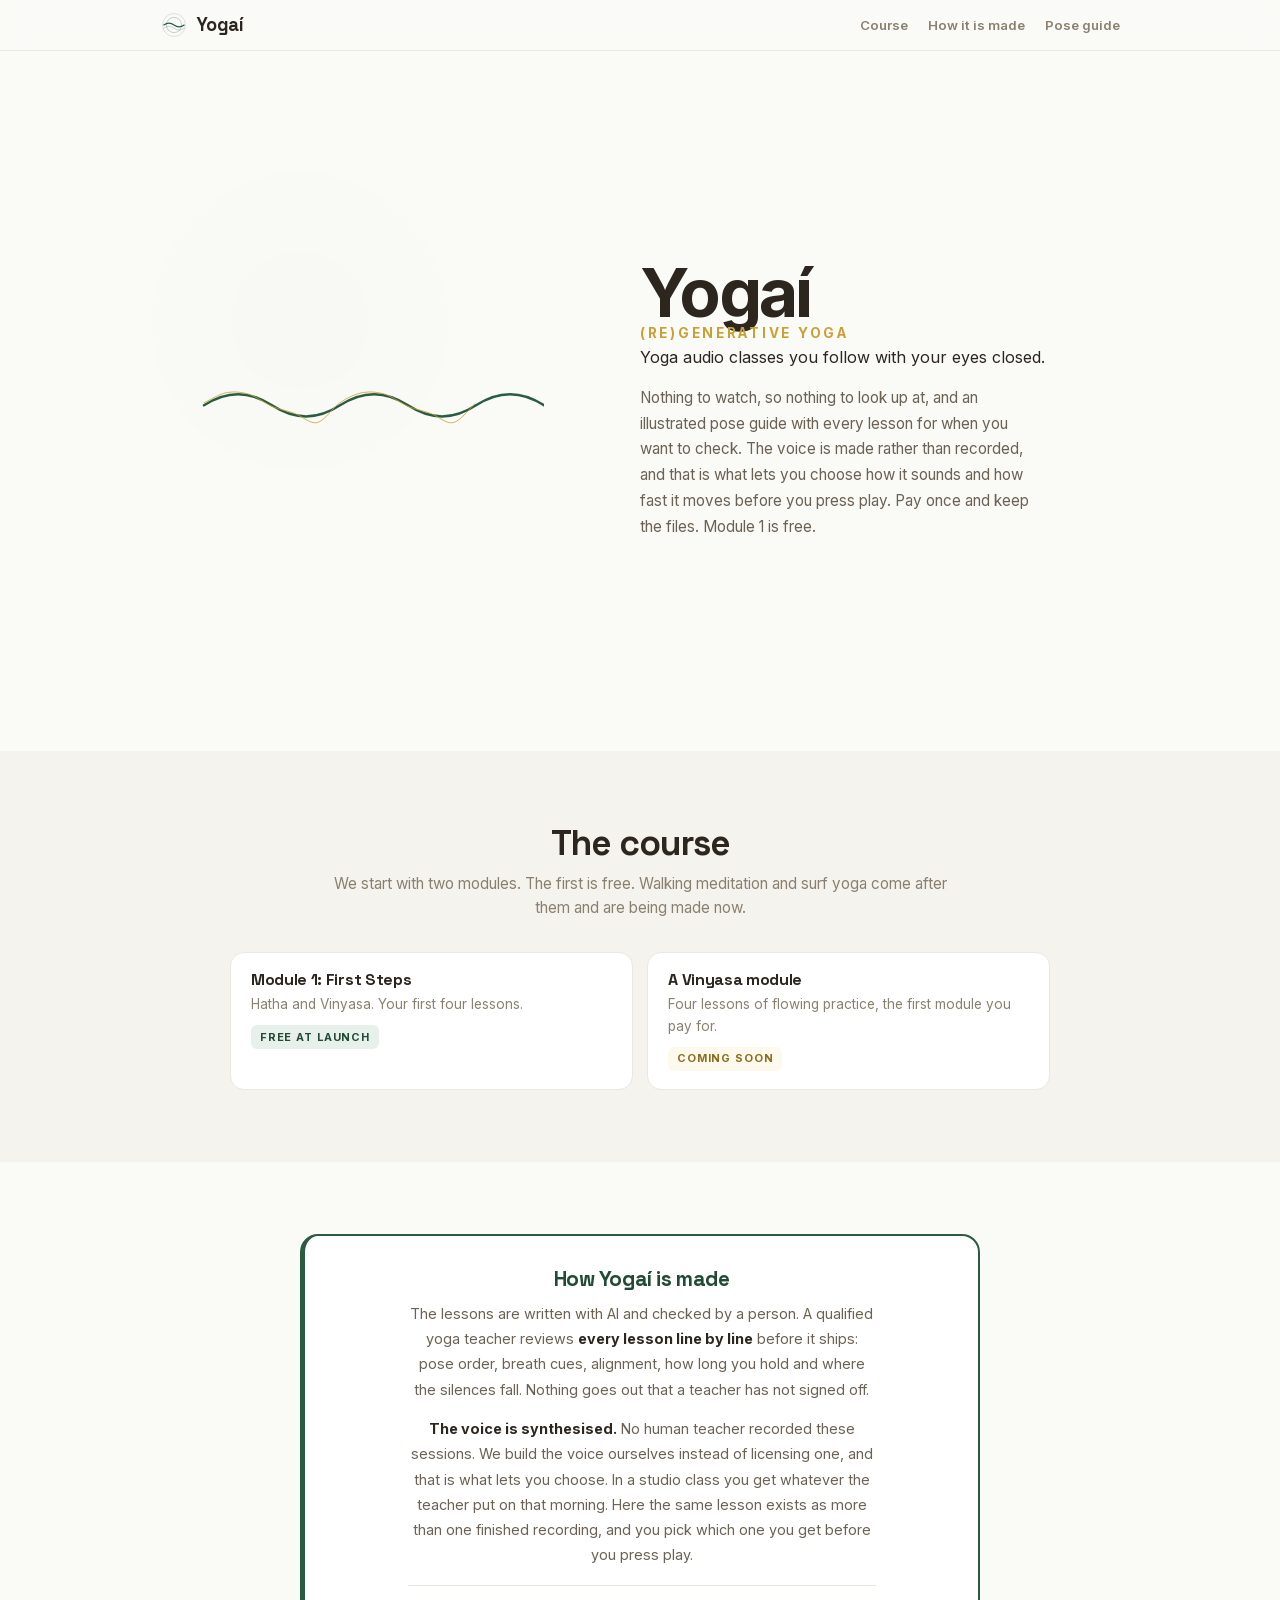
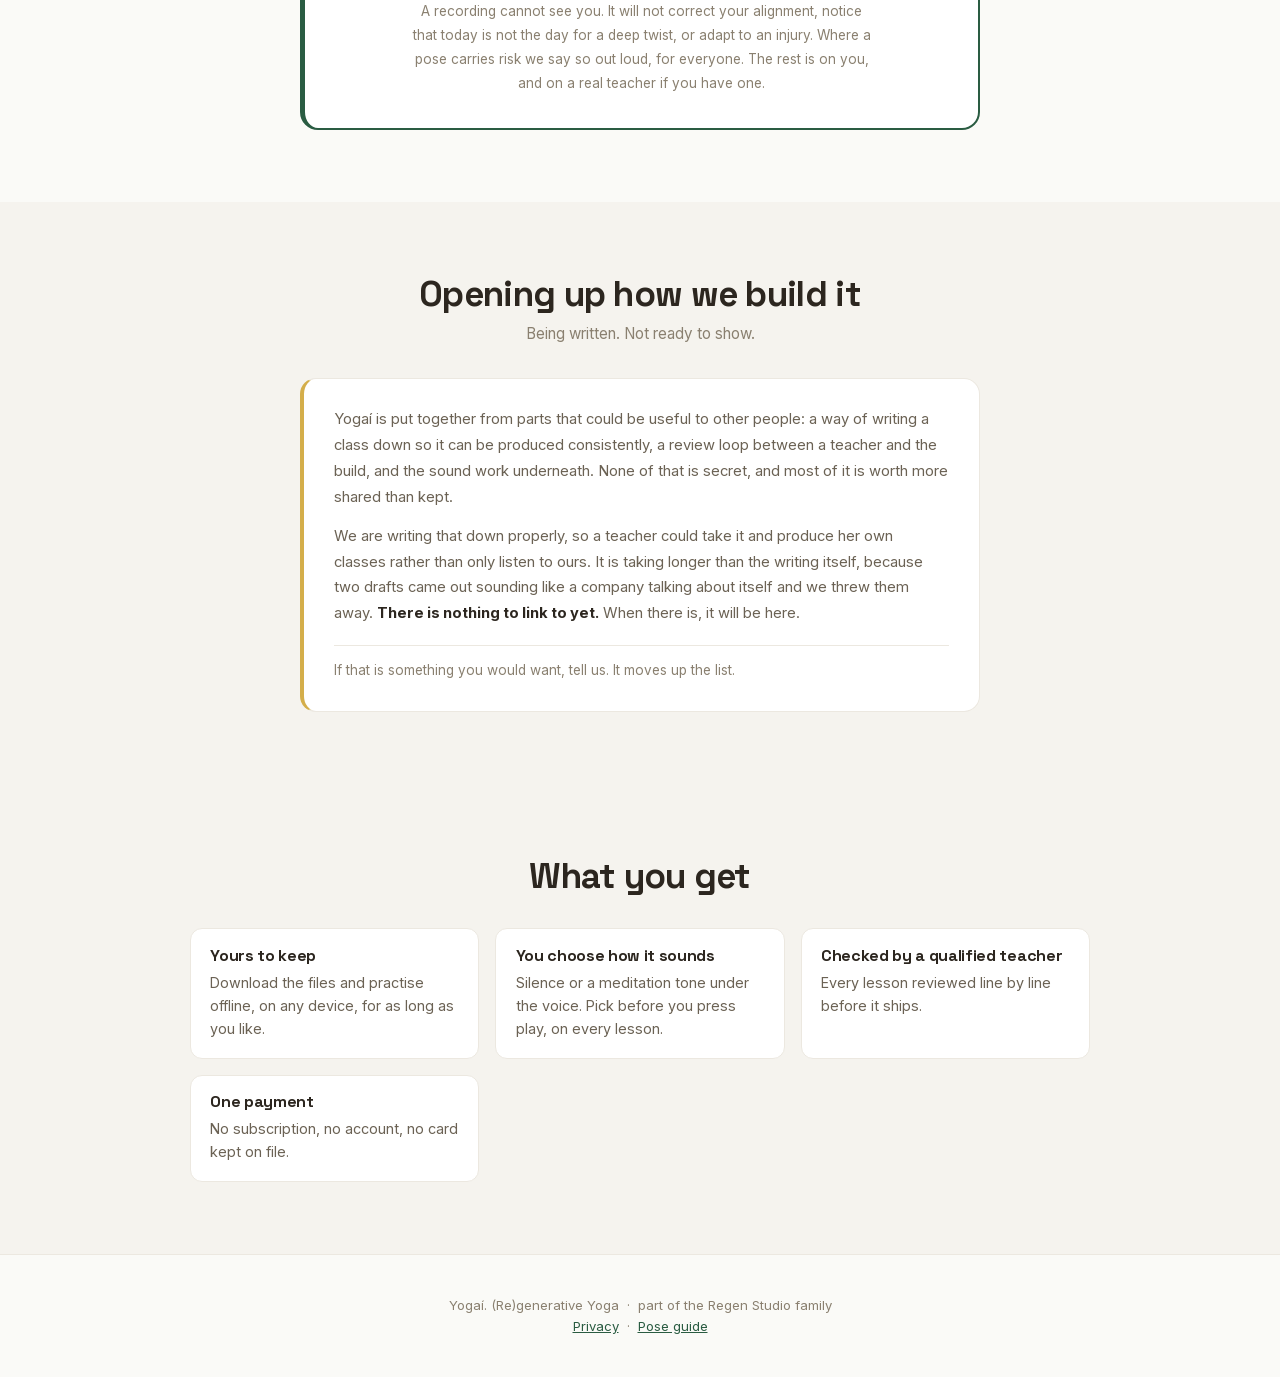
==== index.html @ 18ec5649 "Coming-soon page for yogai.world Built by build_site_previews.py --deploy in the private source repo" ====
<!DOCTYPE html>
<html lang="en" dir="ltr">
<head>
<meta charset="utf-8">
<meta name="viewport" content="width=device-width, initial-scale=1">
<title>Yogaí: Coming Soon</title>
<link rel="stylesheet" href="assets/fonts/fonts.css">
<style>
    :root {
      --forest-50: #e8f0eb; --forest-100: #c4dece; --forest-200: #8dbb9e;
      --forest-300: #6b9e80; --forest-400: #4a7d5e; --forest-500: #2a5c42;
      --forest-600: #224b37; --forest-700: #1a3d2c; --forest-800: #163328;
      --forest-900: #0c1a14;
      --gold-50: #fef9ed; --gold-100: #fcefc8; --gold-200: #f0d98a;
      --gold-300: #e8c86a; --gold-400: #d4ae4a; --gold-500: #c9a035;
      --gold-600: #a8852c; --gold-700: #8a6d1e;
      --stone-50: #fafaf7; --stone-100: #f5f3ee; --stone-200: #ece8e0;
      --stone-300: #ddd7cc; --stone-400: #b5ad9e; --stone-500: #8a8070;
      --stone-600: #6b6254; --stone-700: #4a4238; --stone-800: #2c261f;
    }

    *, *::before, *::after { box-sizing: border-box; margin: 0; padding: 0; }
    html { scroll-behavior: smooth; }
    body {
      font-family: 'Inter', system-ui, sans-serif;
      background: var(--stone-50);
      color: var(--stone-800);
      line-height: 1.6;
      -webkit-font-smoothing: antialiased;
    }
    h1,h2,h3,h4,h5 { font-family: 'Space Grotesk', sans-serif; letter-spacing: -.02em; line-height: 1.15; }

    /* Nav */
    .comp-nav {
      position: sticky; top: 0; z-index: 90;
      background: color-mix(in srgb, var(--stone-50) 88%, transparent);
      backdrop-filter: blur(12px); -webkit-backdrop-filter: blur(12px);
      border-bottom: 1px solid var(--stone-200); padding: .65rem 1.5rem;
    }
    .comp-nav__inner { max-width: 960px; margin: 0 auto; display: flex; align-items: center; justify-content: space-between; }
    .comp-nav .logo { font-family: 'Space Grotesk',sans-serif; font-size: 1.15rem; font-weight: 700; color: var(--stone-800); text-decoration: none; letter-spacing: -.01em; display: flex; align-items: center; gap: .5rem; }
    .comp-nav .nav-links { display: flex; gap: 1.25rem; list-style: none; }
    .comp-nav .nav-links a { font-size: .82rem; font-weight: 600; color: var(--stone-500); text-decoration: none; }
    .comp-nav .nav-links a:hover { color: var(--forest-500); }

    /* Hero */
    .comp-hero {
      position: relative; overflow: hidden; text-align: center;
      padding: clamp(5rem,12vw,9rem) 1.5rem clamp(3.5rem,7vw,6rem);
      background: var(--stone-50);
    }
    .comp-hero .hero-art { position: absolute; inset: 0; pointer-events: none; }
    .comp-hero .hero-content { position: relative; z-index: 1; max-width: 700px; margin: 0 auto; }
    .comp-hero .eyebrow { font-family: 'Space Grotesk',sans-serif; font-size: .7rem; font-weight: 700; text-transform: uppercase; letter-spacing: .14em; color: var(--forest-400); margin-bottom: .75rem; }
    .comp-hero h1 { font-size: clamp(2.2rem,5vw,3.5rem); font-weight: 700; color: var(--stone-800); margin-bottom: .75rem; }
    .comp-hero h1 span { color: var(--forest-500); }
    .comp-hero .tagline { font-size: 1.05rem; color: var(--stone-500); max-width: 46ch; margin: 0 auto 2rem; line-height: 1.7; }
    .comp-hero .ctas { display: flex; gap: 1rem; justify-content: center; flex-wrap: wrap; margin-bottom: 1.5rem; }
    .comp-hero .trust { font-size: .78rem; color: var(--stone-400); }

    /* Buttons */
    .btn {
      display: inline-flex; align-items: center; gap: .5rem;
      padding: .8rem 1.75rem; font-family: 'Space Grotesk',sans-serif;
      font-weight: 700; font-size: .95rem; border-radius: 12px;
      text-decoration: none; border: 2px solid transparent;
      cursor: pointer; transition: all .25s cubic-bezier(.4,0,.2,1);
    }
    .btn svg { width: 16px; height: 16px; flex-shrink: 0; }
    .btn--primary { background: linear-gradient(180deg,var(--forest-400),var(--forest-500)); color: #fff; border-color: var(--forest-500); box-shadow: 0 2px 8px rgba(42,92,66,.2); }
    .btn--primary:hover { transform: translateY(-1px); box-shadow: 0 0 24px rgba(42,92,66,.3); color: #fff; }
    .btn--secondary { background: transparent; color: var(--forest-500); border-color: var(--forest-500); }
    .btn--secondary:hover { background: rgba(42,92,66,.06); transform: translateY(-1px); }
    .btn--accent { background: linear-gradient(180deg,var(--gold-400),var(--gold-500)); color: #fff; border-color: var(--gold-500); box-shadow: 0 2px 8px rgba(201,160,53,.2); }
    .btn--accent:hover { transform: translateY(-1px); box-shadow: 0 0 24px rgba(201,160,53,.3); color: #fff; }
    .btn--sm { padding: .5rem 1.1rem; font-size: .85rem; border-radius: 10px; }
    .btn--ghost { background: transparent; color: var(--stone-500); border-color: var(--stone-300); }
    .btn--ghost:hover { border-color: var(--forest-500); color: var(--forest-500); }

    /* Wave Divider */
    .wave-div { display: block; width: 100%; margin-top: -1px; }
    .wave-div--flip { transform: scaleY(-1); margin-top: 0; margin-bottom: -1px; }

    /* Section Header */
    .sh { text-align: center; margin-bottom: 2.5rem; }
    .sh h2 { font-size: clamp(1.75rem,3.5vw,2.5rem); font-weight: 700; color: var(--stone-800); margin-bottom: .4rem; }
    .sh p { color: var(--stone-500); font-size: 1.05rem; max-width: 50ch; margin: 0 auto; }
    .sh .orn { display: block; margin: .4rem auto 0; width: 72px; }

    /* Stats Bar */
    .stats-bar {
      max-width: 700px; margin: -2rem auto 0; position: relative; z-index: 2;
      display: flex; justify-content: center; gap: 0;
      background: #fff; border: 1px solid var(--stone-200);
      border-radius: 14px; box-shadow: 0 4px 16px rgba(42,36,20,.06);
      overflow: hidden;
    }
    .stat {
      flex: 1; text-align: center; padding: 1.25rem .75rem;
      position: relative;
    }
    .stat + .stat::before {
      content: ""; position: absolute; left: 0; top: 20%; bottom: 20%;
      width: 1px; background: var(--stone-200);
    }
    .stat-val { font-family: 'Space Grotesk',sans-serif; font-weight: 700; font-size: 1.4rem; color: var(--forest-500); line-height: 1; }
    .stat-lbl { font-size: .72rem; font-weight: 600; color: var(--stone-400); margin-top: .15rem; }
    .stat::after {
      content: ""; position: absolute; top: 50%; left: 50%;
      width: 50px; height: 50px; transform: translate(-50%,-55%);
      border-radius: 50%; border: 1.5px solid var(--forest-100);
      pointer-events: none;
    }

    /* Lessons Section */
    .comp-lessons {
      position: relative; padding: clamp(3rem,6vw,5rem) 1.5rem;
      background: var(--stone-100);
    }
    .comp-lessons::before {
      content: ""; position: absolute; inset: 0;
      background-image: url("data:image/svg+xml,%3Csvg xmlns='http://www.w3.org/2000/svg' viewBox='0 0 200 200'%3E%3Ccircle cx='100' cy='100' r='80' fill='none' stroke='%232a5c42' stroke-width='.5' opacity='.5'/%3E%3Ccircle cx='100' cy='100' r='55' fill='none' stroke='%232a5c42' stroke-width='.5' opacity='.4'/%3E%3Ccircle cx='100' cy='100' r='30' fill='none' stroke='%232a5c42' stroke-width='.5' opacity='.3'/%3E%3Cpath d='M0,100 Q50,70 100,100 T200,100' fill='none' stroke='%232a5c42' stroke-width='.6' opacity='.4'/%3E%3Cpath d='M0,110 Q50,80 100,110 T200,110' fill='none' stroke='%232a5c42' stroke-width='.4' opacity='.3'/%3E%3C/svg%3E");
      background-size: 200px 200px;
      opacity: .04;
      pointer-events: none;
    }
    .comp-lessons > * { position: relative; z-index: 1; }
    .lessons-wrap { max-width: 760px; margin: 0 auto; }

    /* Module Accordion */
    .mod { margin-bottom: 1.25rem; border-radius: 14px; overflow: hidden; }
    .mod summary {
      display: flex; align-items: center; gap: .75rem;
      padding: 1rem 1.5rem; cursor: pointer; list-style: none;
      font-family: 'Space Grotesk',sans-serif; font-weight: 700; font-size: 1.05rem;
      user-select: none; background: var(--stone-200); color: var(--stone-800);
      transition: background .2s;
    }
    .mod summary::-webkit-details-marker { display: none; }
    .mod summary::before {
      content: ""; display: inline-block; width: 8px; height: 8px;
      border-right: 2.5px solid var(--stone-500); border-bottom: 2.5px solid var(--stone-500);
      transform: rotate(-45deg); transition: transform .25s; flex-shrink: 0;
    }
    details[open] > summary::before { transform: rotate(45deg); }
    .mod summary:hover { background: var(--stone-300); }
    .mod-badge {
      font-family: 'Space Grotesk',sans-serif; font-size: .62rem; font-weight: 700;
      padding: .12rem .55rem; border-radius: 6px; letter-spacing: .05em;
    }
    .mod-badge--free { background: var(--forest-500); color: #fff; }
    .mod-badge--paid { background: var(--gold-500); color: #fff; }
    .mod-body { background: #fff; }

    /* Lesson Player Row */
    .lp {
      display: grid; grid-template-columns: auto 1fr auto auto;
      gap: .35rem .75rem; align-items: center;
      padding: .85rem 1.25rem; border-bottom: 1px solid var(--stone-100);
      transition: background .15s;
    }
    .lp:hover { background: var(--stone-50); }
    .lp .play-ring {
      width: 36px; height: 36px; border-radius: 50%;
      background: linear-gradient(180deg,var(--forest-400),var(--forest-500));
      color: #fff; display: flex; align-items: center; justify-content: center;
      cursor: pointer; position: relative; flex-shrink: 0;
      box-shadow: 0 2px 6px rgba(42,92,66,.15);
      transition: box-shadow .2s;
    }
    .lp .play-ring:hover { box-shadow: 0 0 16px rgba(42,92,66,.25); }
    .lp .play-ring svg { width: 12px; height: 12px; margin-left: 1px; }
    .lp .play-ring::before { content: ""; position: absolute; inset: -4px; border-radius: 50%; border: 1.5px solid var(--forest-300); opacity: .3; }
    .lp .play-ring::after { content: ""; position: absolute; inset: -9px; border-radius: 50%; border: 1px solid var(--forest-200); opacity: .15; }

    .lp .lp-info { display: flex; flex-wrap: wrap; align-items: center; gap: .3rem .6rem; min-width: 0; }
    .lp .num { font-family: 'Space Grotesk',sans-serif; font-weight: 700; font-size: .82rem; color: var(--forest-400); }
    .lp .stag { font-size: .65rem; font-weight: 700; padding: .1rem .45rem; border-radius: 5px; }
    .stag--ha { background: rgba(42,92,66,.08); color: var(--forest-500); }
    .stag--vi { background: rgba(37,99,235,.07); color: #2563eb; }
    .lp .ttl { font-weight: 600; font-size: .92rem; color: var(--stone-800); }
    .lp .dur { font-size: .75rem; color: var(--stone-400); }

    /* Waveform bars */
    .lp .wave-bars {
      grid-column: 2/3; display: flex; align-items: center; gap: 1.5px; height: 28px; padding: 3px 0;
    }
    .lp .wave-bars span { flex: 1; border-radius: 1.5px; min-width: 1.5px; background: var(--stone-200); transition: background .1s; }
    .lp .wave-bars span.played { background: var(--forest-400); }

    .lp .dl-link {
      font-size: .72rem; font-weight: 600; color: var(--stone-400);
      text-decoration: none; display: flex; align-items: center; gap: .25rem;
      padding: .3rem .6rem; border-radius: 6px; transition: all .2s;
    }
    .lp .dl-link:hover { color: var(--forest-500); background: rgba(42,92,66,.05); }
    .lp .dl-link svg { width: 12px; height: 12px; }
    .lp .lp-time { font-family: 'Space Grotesk',sans-serif; font-size: .7rem; font-weight: 600; color: var(--stone-400); white-space: nowrap; }

    .mod-actions {
      display: flex; gap: .75rem; justify-content: center; flex-wrap: wrap;
      padding: 1.25rem 1.5rem; border-top: 1px solid var(--stone-100);
      background: linear-gradient(180deg,#fff,var(--stone-50));
    }

    /* Lesson list (paid) */
    .ll { display: flex; flex-wrap: wrap; align-items: center; gap: .2rem .5rem; padding: .65rem 1.25rem; font-size: .85rem; border-bottom: 1px solid var(--stone-100); }
    .ll .num { font-weight: 700; color: var(--stone-400); min-width: 3ch; font-size: .8rem; }
    .ll .ttl { font-weight: 600; color: var(--stone-800); flex: 1 1 180px; }
    .ll .voice { font-size: .72rem; color: var(--stone-400); }
    .ll .dur { font-size: .72rem; color: var(--stone-400); }

    .mod-preview { display: flex; align-items: center; gap: .75rem; flex-wrap: wrap; padding: .85rem 1.25rem; border-top: 1px solid var(--stone-100); background: var(--stone-50); }
    .mod-preview .plabel { font-size: .78rem; font-weight: 600; color: var(--stone-500); }
    .mod-preview .audio-ph { flex: 1 1 160px; height: 28px; background: var(--stone-200); border-radius: 6px; }

    /* Module Journey */
    .journey { padding: 1rem 0; display: flex; align-items: center; justify-content: space-between; position: relative; max-width: 640px; margin: 0 auto; }
    .journey::before { content: ""; position: absolute; top: 50%; left: 28px; right: 28px; height: 2px; background: var(--stone-200); transform: translateY(-50%); }
    .jnode { position: relative; z-index: 1; display: flex; flex-direction: column; align-items: center; gap: .35rem; }
    .jnode .ring {
      width: 44px; height: 44px; border-radius: 50%;
      display: flex; align-items: center; justify-content: center;
      font-family: 'Space Grotesk',sans-serif; font-weight: 700; font-size: .82rem;
      position: relative;
    }
    .jnode .ring::before { content: ""; position: absolute; inset: -5px; border-radius: 50%; border: 1.5px solid; opacity: .2; }
    .jnode .ring::after { content: ""; position: absolute; inset: -11px; border-radius: 50%; border: 1px solid; opacity: .08; }
    .jnode .jlbl { font-size: .6rem; font-weight: 600; white-space: nowrap; }
    .jnode--on .ring { background: var(--forest-500); color: #fff; }
    .jnode--on .ring::before,.jnode--on .ring::after { border-color: var(--forest-500); }
    .jnode--on .jlbl { color: var(--forest-600); }
    .jnode--off .ring { background: var(--stone-200); color: var(--stone-400); }
    .jnode--off .ring::before,.jnode--off .ring::after { border-color: var(--stone-300); }
    .jnode--off .jlbl { color: var(--stone-400); }
    .jnode--gold .ring { background: var(--gold-500); color: #fff; }
    .jnode--gold .ring::before,.jnode--gold .ring::after { border-color: var(--gold-500); }
    .jnode--gold .jlbl { color: var(--gold-600); }

    /* Pricing */
    .comp-pricing { padding: clamp(3rem,6vw,5rem) 1.5rem; background: #fff; }
    .price-grid { display: grid; grid-template-columns: 1fr 1.15fr; gap: 1.5rem; max-width: 760px; margin: 0 auto; }
    @media(max-width:600px) { .price-grid { grid-template-columns: 1fr; } }

    .pcard {
      background: var(--stone-50); border: 1px solid var(--stone-200);
      border-radius: 18px; padding: 2rem; display: flex; flex-direction: column;
      transition: transform .25s, box-shadow .25s;
    }
    .pcard:hover { transform: translateY(-2px); }
    .pcard .tier { font-family: 'Space Grotesk',sans-serif; font-size: .68rem; font-weight: 700; text-transform: uppercase; letter-spacing: .1em; color: var(--forest-400); margin-bottom: .15rem; }
    .pcard .pname { font-family: 'Space Grotesk',sans-serif; font-size: 1.25rem; font-weight: 700; color: var(--stone-800); margin-bottom: .75rem; }
    .pcard .pprice { font-family: 'Space Grotesk',sans-serif; font-size: 2.5rem; font-weight: 700; color: var(--stone-800); line-height: 1; margin-bottom: 1.25rem; }
    .pcard .pprice small { font-size: .75rem; font-weight: 400; color: var(--stone-400); font-family: 'Inter',sans-serif; }
    .pcard ul { list-style: none; flex: 1; margin-bottom: 1.5rem; }
    .pcard li { font-size: .85rem; color: var(--stone-600); line-height: 2; }
    .pcard li::before { content: "\2713  "; font-weight: 800; color: var(--forest-400); }
    .pcard .btn { width: 100%; justify-content: center; }

    .pcard--f {
      border: 2px solid var(--gold-400);
      background: linear-gradient(180deg, var(--gold-50) 0%, #fff 40%);
      box-shadow: 0 8px 28px rgba(201,160,53,.1);
      position: relative;
    }
    .pcard--f::before {
      content: "BEST VALUE"; position: absolute; top: 0; left: 50%; transform: translate(-50%,-50%);
      background: linear-gradient(135deg,var(--gold-400),var(--gold-500)); color: #fff;
      font-family: 'Space Grotesk',sans-serif; font-size: .58rem; font-weight: 700;
      padding: .2rem .9rem; border-radius: 999px; letter-spacing: .1em;
    }
    .pcard--f .tier { color: var(--gold-600); }
    .pcard--f li::before { color: var(--gold-500); }
    .pcard--f .savings {
      display: inline-block; background: rgba(201,160,53,.12); color: var(--gold-700);
      font-size: .75rem; font-weight: 700; padding: .25rem .65rem; border-radius: 6px;
      margin-bottom: 1rem;
    }

    /* Audience */
    .comp-audience { padding: clamp(3rem,6vw,5rem) 1.5rem; background: var(--stone-50); }
    .aud-grid { display: grid; grid-template-columns: repeat(auto-fit,minmax(260px,1fr)); gap: 1.25rem; max-width: 860px; margin: 0 auto; }
    .acard {
      background: #fff; border: 1px solid var(--stone-200); border-left: 4px solid var(--forest-400);
      border-radius: 14px; padding: 1.5rem 1.25rem;
      transition: box-shadow .25s, transform .25s;
    }
    .acard:hover { box-shadow: 0 6px 20px rgba(42,92,66,.06); transform: translateY(-2px); }
    .acard .icon { font-size: 1.5rem; margin-bottom: .4rem; }
    .acard p { font-size: .88rem; color: var(--stone-600); line-height: 1.7; }
    .acard strong { color: var(--stone-800); }

    /* AI Statement */
    .ai-stmt {
      max-width: 680px; margin: 0 auto; background: #fff;
      border: 2px solid var(--forest-500); border-left: 5px solid var(--forest-500);
      border-radius: 18px; padding: 2.25rem 2rem; text-align: center;
      position: relative; overflow: hidden;
    }
    .ai-stmt::before {
      content: ""; position: absolute; top: 50%; left: 50%;
      transform: translate(-50%,-50%); width: 350px; height: 350px;
      background:
        radial-gradient(circle, transparent 55px, var(--forest-50) 56px, var(--forest-50) 57px, transparent 58px),
        radial-gradient(circle, transparent 75px, var(--forest-50) 76px, var(--forest-50) 77px, transparent 78px),
        radial-gradient(circle, transparent 95px, var(--forest-50) 96px, var(--forest-50) 97px, transparent 98px),
        radial-gradient(circle, transparent 115px, var(--forest-50) 116px, var(--forest-50) 117px, transparent 118px);
      opacity: .5; pointer-events: none;
    }
    .ai-stmt > * { position: relative; z-index: 1; }
    .ai-stmt h3 { font-size: 1.4rem; font-weight: 700; color: var(--forest-600); margin-bottom: .6rem; }
    .ai-stmt p { color: var(--stone-600); font-size: .92rem; line-height: 1.75; max-width: 50ch; margin: 0 auto; }
    .ai-stmt strong { color: var(--stone-800); }

    /* FAQ */
    .faq-list { max-width: 700px; margin: 0 auto; padding: 0 1.5rem clamp(3rem,6vw,5rem); }
    .faq-i { border-bottom: 1px solid var(--stone-200); }
    .faq-i:first-child { border-top: 1px solid var(--stone-200); }
    .faq-i summary { display: flex; align-items: center; justify-content: space-between; gap: 1rem; padding: 1.15rem .25rem; cursor: pointer; font-weight: 600; font-size: .92rem; color: var(--stone-800); list-style: none; transition: color .2s; }
    .faq-i summary:hover { color: var(--forest-500); }
    .faq-i summary::-webkit-details-marker { display: none; }
    .faq-i summary::after { content: "+"; font-size: 1.2rem; font-weight: 300; color: var(--stone-400); flex-shrink: 0; }
    .faq-i[open] summary::after { content: "\2212"; }
    .faq-ans { padding: 0 .25rem 1.15rem; color: var(--stone-600); font-size: .88rem; line-height: 1.75; }

    /* Footer */
    .comp-footer { padding: 2rem 1.5rem; border-top: 1px solid var(--stone-200); text-align: center; background: var(--stone-50); }
    .comp-footer .brand { font-family: 'Space Grotesk',sans-serif; font-size: 1rem; font-weight: 700; color: var(--stone-800); margin-bottom: .4rem; display: flex; align-items: center; justify-content: center; gap: .4rem; }
    .comp-footer .flinks { display: flex; gap: 1rem; justify-content: center; flex-wrap: wrap; margin-bottom: .6rem; list-style: none; }
    .comp-footer .flinks a { font-size: .78rem; color: var(--stone-500); text-decoration: none; }
    .comp-footer .flinks a:hover { color: var(--forest-500); }
    .comp-footer .legal { font-size: .7rem; color: var(--stone-400); }

    @media(max-width:600px) {
      .comp-hero h1 { font-size: 2rem; }
      .comp-hero .ctas { flex-direction: column; align-items: center; }
      .comp-hero .ctas .btn { width: 100%; max-width: 320px; justify-content: center; }
      .stats-bar { flex-wrap: wrap; }
      .stat { min-width: 80px; }
      .lp { grid-template-columns: auto 1fr; }
      .lp .wave-bars { grid-column: 1/-1; }
      .lp .dl-link { grid-column: 1/-1; justify-self: start; }
      .journey { flex-wrap: wrap; gap: .5rem; justify-content: center; }
      .comp-nav .nav-links { display: none; }
    }
  </style>
<style>/* === Animated Hero === */
.hero--animated {
  position: relative;
  overflow: hidden;
  min-block-size: min(80svh, 700px);
  display: grid;
  grid-template-columns: 1fr 1fr;
  align-items: center;
  gap: var(--space-8);
  padding: var(--space-16) var(--space-8);
  max-inline-size: 1200px;
  margin-inline: auto;
}

/* Subtle atmospheric blobs — z:0, toned down for white bg */
.hero__blob {
  position: absolute;
  border-radius: 50%;
  filter: blur(80px);
  opacity: .12;
  will-change: transform;
  animation: hero-drift ease-in-out infinite;
  pointer-events: none;
  z-index: 0;
}

.hero__blob--1 {
  width: 400px; height: 400px;
  background: radial-gradient(circle, rgba(42,92,66,.15), transparent 70%);
  top: 10%; left: 5%;
  animation-duration: 24s;
}

.hero__blob--2 {
  width: 300px; height: 300px;
  background: radial-gradient(circle, rgba(201,160,53,.08), transparent 70%);
  top: 35%; right: 8%;
  animation-duration: 30s;
  animation-delay: -10s;
}

.hero__blob--3 {
  width: 250px; height: 250px;
  background: radial-gradient(circle, rgba(106,158,128,.1), transparent 70%);
  bottom: 10%; left: 30%;
  animation-duration: 26s;
  animation-delay: -16s;
}

@keyframes hero-drift {
  0%, 100% { transform: translate(0, 0) scale(1); }
  33% { transform: translate(30px, -20px) scale(1.05); }
  66% { transform: translate(-20px, 15px) scale(.95); }
}

/* Animation container — left column */
.hero__anim {
  position: relative;
  width: 100%;
  aspect-ratio: 1;
  max-inline-size: 500px;
  margin-inline: auto;
}

/* 5 breathing rings — the logo mark */
.hero__rings {
  position: absolute;
  inset: 0;
  display: flex;
  align-items: center;
  justify-content: center;
  pointer-events: none;
}

.hero__ring {
  position: absolute;
  width: 408px;
  height: 408px;
  border-radius: 50%;
  border: 2.5px solid #2a5c42;
  will-change: transform, opacity;
  transform: scale(0.12);
  opacity: 0;
  animation: hero-ripple 15s ease-out infinite;
}

.hero__ring:nth-child(2) { animation-delay: 3s; }
.hero__ring:nth-child(3) { animation-delay: 6s; }
.hero__ring:nth-child(4) { animation-delay: 9s; }
.hero__ring:nth-child(5) { animation-delay: 12s; }

@keyframes hero-ripple {
  0%   { transform: scale(0.12); opacity: 0.65; }
  60%  { opacity: 0.3; }
  100% { transform: scale(1); opacity: 0; }
}

/* Wave — proportional, centered in animation container */
.hero__wave {
  position: absolute;
  left: 50%;
  top: 50%;
  transform: translate(-50%, -50%);
  width: 408px;
  pointer-events: none;
  z-index: 1;
}

/* Text column — right side */
.hero__text {
  position: relative;
  z-index: 1;
}

.hero__title {
  font-family: 'Space Grotesk', var(--font-display);
  font-size: clamp(2.5rem, 4vw + 1rem, 4.5rem);
  font-weight: 700;
  color: var(--color-text);
  letter-spacing: -0.04em;
  line-height: .9;
  /* Was --space-3. With line-height .9 on type up to 4.5rem, 0.75rem put the
     tagline almost against the word, while the gap below the tagline was 2rem —
     tight, then loose. Julie, 9 September: "de tekst (RE)GENERATIVE YOGA staat
     te dicht op de titel Yogaí". Evened out against the subtitle rule below. */
  margin-block-end: var(--space-5);
}

.hero--animated .hero__subtitle {
  font-family: 'Space Grotesk', var(--font-display);
  font-size: clamp(0.65rem, 0.6vw + 0.4rem, 0.85rem);
  font-weight: 700;
  color: #c9a035;
  letter-spacing: 0.2em;
  text-transform: uppercase;
  margin-block-end: var(--space-6);
}

.hero--animated .hero__tagline {
  font-size: var(--text-lg);
  color: var(--color-text-secondary);
  max-inline-size: 50ch;
  margin-block-end: var(--space-8);
}

.hero--animated .hero__trust {
  color: var(--color-text-muted);
}

@media (prefers-reduced-motion: reduce) {
  .hero__blob { animation: none !important; opacity: .08; }
  .hero__ring {
    animation: none !important;
  }
  .hero__ring:nth-child(1) { transform: scale(0.15) !important; opacity: 0.5 !important; }
  .hero__ring:nth-child(2) { transform: scale(0.24) !important; opacity: 0.4 !important; }
  .hero__ring:nth-child(3) { transform: scale(0.38) !important; opacity: 0.25 !important; }
  .hero__ring:nth-child(4) { transform: scale(0.62) !important; opacity: 0.15 !important; }
  .hero__ring:nth-child(5) { transform: scale(1) !important; opacity: 0.08 !important; }
}

@media (max-width: 767px) {
  .hero--animated {
    grid-template-columns: 1fr;
    text-align: center;
    min-block-size: auto;
    padding-block: var(--space-12);
  }
  .hero__anim {
    max-inline-size: 320px;
    order: -1;
  }
  .hero__wave {
    width: 272px;
  }
  .hero__text {
    text-align: center;
  }
  .hero__ctas {
    justify-content: center;
  }
}
</style>

<style>
  /* Review banner — these are not deployed pages. */
  .rv { background: var(--forest-700); color: var(--forest-50);
        padding: .7rem 1.5rem; font-size: .82rem; text-align: center; }
  .rv strong { color: #fff; }
  .rv span { opacity: .75; }

  /* Coming-soon hero badge */
  .cs-badge { display:inline-block; background: var(--gold-100);
    color: var(--gold-700); border:1px solid var(--gold-300);
    border-radius:999px; padding:.3rem .9rem; font-size:.72rem;
    font-weight:700; letter-spacing:.1em; text-transform:uppercase;
    margin-bottom:1rem; }

  /* Module list on the coming-soon page */
  .mod-grid { max-width:820px; margin:0 auto; display:grid;
    grid-template-columns:repeat(auto-fit,minmax(240px,1fr)); gap:.9rem; }
  .mod-card { background:#fff; border:1px solid var(--stone-200);
    border-radius:14px; padding:1.1rem 1.25rem; }
  .mod-card h3 { font-size:1rem; color:var(--stone-800); margin-bottom:.3rem; }
  .mod-card p { font-size:.85rem; color:var(--stone-500); }
  .mod-card .tag { display:inline-block; margin-top:.6rem; font-size:.68rem;
    font-weight:700; letter-spacing:.08em; text-transform:uppercase;
    padding:.2rem .55rem; border-radius:6px; }
  .tag--free { background:var(--forest-50); color:var(--forest-600); }
  .tag--soon { background:var(--gold-50); color:var(--gold-700); }
  .tag--design { background:var(--stone-100); color:var(--stone-500); }
  .hero__lede { color:var(--stone-600); font-size:.95rem; line-height:1.7;
    max-width:44ch; margin-top:.9rem; }
  .hero__cta { margin-top:1.4rem; }

  /* Personalisation panel — the piece with no prior art */
  .pers { max-width:820px; margin:0 auto; background:#fff;
    border:2px solid var(--forest-500); border-radius:18px;
    padding:2rem 1.75rem; }
  .pers h3 { font-size:1.35rem; color:var(--forest-600); margin-bottom:.4rem; }
  .pers > p { color:var(--stone-600); font-size:.92rem; max-width:56ch;
    margin-bottom:1.5rem; }
  .pers-row { margin-bottom:1.4rem; }
  .pers-row h4 { font-family:'Space Grotesk',sans-serif; font-size:.72rem;
    font-weight:700; letter-spacing:.12em; text-transform:uppercase;
    color:var(--stone-500); margin-bottom:.6rem; }
  .opts { display:flex; gap:.6rem; flex-wrap:wrap; }
  .opt { border:1.5px solid var(--stone-300); background:var(--stone-50);
    border-radius:12px; padding:.7rem 1rem; cursor:pointer; font:inherit;
    font-size:.88rem; color:var(--stone-700); text-align:left; min-width:150px; }
  .opt small { display:block; font-size:.74rem; color:var(--stone-500);
    margin-top:.15rem; }
  .opt:hover { border-color:var(--forest-300); }
  .opt[aria-pressed="true"] { border-color:var(--forest-500);
    background:var(--forest-50); color:var(--forest-700); }
  .opt[aria-pressed="true"] small { color:var(--forest-600); }
  .pers-note { font-size:.82rem; color:var(--stone-500); border-top:1px solid
    var(--stone-200); padding-top:.9rem; margin-top:.4rem; }

  .sec { padding: clamp(2.5rem,6vw,4.5rem) 1.5rem; }
  .sec--alt { background: var(--stone-100); }
  .sh2 { text-align:center; max-width:640px; margin:0 auto 2rem; }
  .sh2 h2 { font-size:clamp(1.6rem,3.5vw,2.2rem); color:var(--stone-800);
    margin-bottom:.5rem; }
  .sh2 p { color:var(--stone-500); font-size:.95rem; }

  .lesson-row { display:flex; align-items:center; gap:1rem; background:#fff;
    border:1px solid var(--stone-200); border-radius:12px;
    padding:.85rem 1.1rem; margin-bottom:.6rem; }
  .lesson-row .n { font-family:'Space Grotesk',sans-serif; font-weight:700;
    color:var(--forest-400); font-size:.9rem; min-width:1.8rem; }
  .lesson-row .t { flex:1; font-size:.95rem; color:var(--stone-800); }
  .lesson-row .t small { display:block; color:var(--stone-500);
    font-size:.78rem; }
  .lesson-row .d { font-size:.82rem; color:var(--stone-500); }
  .lesson-row .play { width:34px; height:34px; border-radius:50%;
    border:1.5px solid var(--forest-400); color:var(--forest-500);
    background:#fff; display:grid; place-items:center; cursor:pointer; }

  .ai-note { max-width:680px; margin:0 auto; background:#fff;
    border:2px solid var(--forest-500); border-left:5px solid var(--forest-500);
    border-radius:18px; padding:2rem; text-align:center; }
  .ai-note h3 { font-size:1.3rem; color:var(--forest-600); margin-bottom:.6rem; }
  .ai-note p { color:var(--stone-600); font-size:.9rem; line-height:1.75;
    max-width:52ch; margin:0 auto; }
  .ai-note strong { color:var(--stone-800); }
  .ai-note p + p { margin-top:.9rem; }
  .ai-note__cant { font-size:.85rem !important; color:var(--stone-500) !important;
    border-top:1px solid var(--stone-200); padding-top:.9rem; margin-top:1.1rem !important; }
  .openbuild { max-width:680px; margin:0 auto; background:#fff;
    border:1px solid var(--stone-200); border-left:4px solid var(--gold-400);
    border-radius:16px; padding:1.75rem 1.9rem; }
  .openbuild p { color:var(--stone-600); font-size:.92rem; line-height:1.75; }
  .openbuild p + p { margin-top:.85rem; }
  .openbuild strong { color:var(--stone-800); }
  .openbuild__note { font-size:.85rem !important; color:var(--stone-500) !important;
    border-top:1px solid var(--stone-200); padding-top:.85rem; margin-top:1.1rem !important; }

  .ben-grid { display:grid; gap:1rem; max-width:900px; margin:0 auto;
    grid-template-columns:repeat(auto-fit,minmax(220px,1fr)); }
  .ben { background:#fff; border:1px solid var(--stone-200); border-radius:12px;
    padding:1.1rem 1.2rem; }
  .ben h4 { margin:0 0 .35rem; font-size:1rem; }
  .ben p { margin:0; font-size:.9rem; line-height:1.6; color:var(--stone-600); }
  .ftr { padding:2.5rem 1.5rem; text-align:center; color:var(--stone-500);
    font-size:.82rem; border-top:1px solid var(--stone-200); }
  .ftr a { color:var(--forest-500); }
</style>

<style>/* === Style Badges === */
.style-badge {
  display: inline-flex;
  align-items: center;
  padding: var(--space-1) var(--space-3);
  border-radius: var(--radius-full);
  font-size: var(--text-xs);
  font-weight: 600;
  white-space: nowrap;
  background: color-mix(in srgb, var(--badge-color) 15%, transparent);
  color: var(--badge-color);
  border: 1px solid color-mix(in srgb, var(--badge-color) 30%, transparent);
}

[data-theme="dark"] .style-badge {
  background: color-mix(in srgb, var(--badge-color) 20%, transparent);
  color: color-mix(in srgb, var(--badge-color) 100%, var(--white) 30%);
}

.style-badge--hatha { --badge-color: var(--style-hatha); }
.style-badge--vinyasa { --badge-color: var(--style-vinyasa); }
.style-badge--yin { --badge-color: var(--style-yin); }
.style-badge--restorative { --badge-color: var(--style-restorative); }
.style-badge--power { --badge-color: var(--style-power); }
.style-badge--kundalini { --badge-color: var(--style-kundalini); }
.style-badge--iyengar { --badge-color: var(--style-iyengar); }
.style-badge--ashtanga { --badge-color: var(--style-ashtanga); }

/* === Audio Players === */
.audio-section {
  padding-block: var(--section-pad);
  background: var(--color-bg-secondary);
}

.lesson-players {
  display: grid;
  gap: var(--space-4);
  margin-block-end: var(--space-8);
}

.lesson-player {
  display: grid;
  grid-template-columns: 1fr auto;
  grid-template-rows: auto auto;
  gap: var(--space-2) var(--space-4);
  align-items: center;
  background: var(--color-bg-elevated);
  border: 1px solid var(--color-border);
  border-radius: var(--radius-lg);
  padding: var(--space-4) var(--space-5);
  transition: box-shadow var(--transition);
}

.lesson-player:hover {
  box-shadow: var(--shadow-sm);
}

.lesson-player__info {
  display: flex;
  flex-wrap: wrap;
  align-items: center;
  gap: var(--space-2) var(--space-3);
  grid-column: 1 / -1;
}

@media (min-width: 640px) {
  .lesson-player__info {
    grid-column: 1 / 2;
  }
}

.lesson-player__number {
  font-weight: 700;
  font-size: var(--text-sm);
  color: var(--color-text-muted);
  min-inline-size: 2.5ch;
}

.lesson-player__title {
  font-weight: 600;
  font-size: var(--text-base);
  color: var(--color-text);
}

.lesson-player__duration {
  font-size: var(--text-sm);
  color: var(--color-text-muted);
}

.lesson-player__download {
  grid-column: 2 / 3;
  grid-row: 2 / 3;
  justify-self: end;
}

@media (min-width: 640px) {
  .lesson-player__download {
    grid-column: 2 / 3;
    grid-row: 1 / 3;
    align-self: center;
  }
}

.lesson-player__audio {
  grid-column: 1 / 2;
  grid-row: 2 / 3;
}

.lesson-player__audio audio {
  inline-size: 100%;
  block-size: 40px;
  border-radius: var(--radius-md);
}

/* Style native audio controls in dark mode */
[data-theme="dark"] .lesson-player__audio audio {
  filter: invert(1) hue-rotate(180deg);
  opacity: 0.85;
}

.audio-section__actions {
  display: flex;
  flex-wrap: wrap;
  gap: var(--space-4);
  justify-content: center;
}</style>
<style>
  /* An affordance that is deliberately inert, so the page never implies a
     recording or a download exists when it does not. */
  .is-off { opacity:.45; cursor:not-allowed; pointer-events:none; }
  .opt[disabled] { opacity:.45; cursor:not-allowed; }
  .mod-preview-audio { inline-size:100%; block-size:34px; margin:.6rem 0 .2rem; }
  .lesson-player__duration .dur { font-variant-numeric:tabular-nums; }
  .pers { margin-block-end:1.6rem; }
</style>
</head>
<body>

<nav class="comp-nav">
  <div class="comp-nav__inner">
    <a href="#" class="logo">
      <svg width="28" height="28" viewBox="0 0 44 44" fill="none"><circle cx="22" cy="22" r="18" stroke="#2a5c42" stroke-width="1.2" opacity=".2"/><circle cx="22" cy="22" r="12" stroke="#2a5c42" stroke-width="1.2" opacity=".35"/><path d="M6,22 Q14,16 22,22 T38,22" stroke="#2a5c42" stroke-width="1.8" fill="none" stroke-linecap="round"/><path d="M6,27 Q14,21 22,27 T38,27" stroke="#2a5c42" stroke-width="1" fill="none" stroke-linecap="round" opacity=".35"/></svg>
      Yogaí
    </a>
    <ul class="nav-links"><li><a href="#c-course">Course</a></li><li><a href="#c-made">How it is made</a></li><li><a href="exercise-registry.html">Pose guide</a></li></ul>
  </div>
</nav>

<section class="hero hero--animated" aria-labelledby="hero-heading">
      <div class="hero__blob hero__blob--1" aria-hidden="true"></div>
      <div class="hero__blob hero__blob--2" aria-hidden="true"></div>
      <div class="hero__blob hero__blob--3" aria-hidden="true"></div>

      <!-- Left: breathing logo animation -->
      <div class="hero__anim" aria-hidden="true">
        <div class="hero__rings">
          <div class="hero__ring"></div>
          <div class="hero__ring"></div>
          <div class="hero__ring"></div>
          <div class="hero__ring"></div>
          <div class="hero__ring"></div>
        </div>
        <svg class="hero__wave" width="272" height="100" viewBox="0 -21 272 100" fill="none">
          <path id="hero-wave1" stroke="#2a5c42" stroke-width="2.5" stroke-linecap="round" fill="none"
                pathLength="1" stroke-dasharray="1" stroke-dashoffset="1"/>
          <path id="hero-wave2" stroke="#c9a035" stroke-width="0.8" stroke-linecap="round" fill="none" opacity="0"
                pathLength="1" stroke-dasharray="1" stroke-dashoffset="1"/>
        </svg>
      </div>

      <!-- Right: text content -->
      <div class="hero__text">
        <h1 id="hero-heading" class="hero__title">Yogaí</h1>
        <p class="hero__subtitle">(RE)GENERATIVE YOGA</p>
        <p class="hero__tagline">Yoga audio classes you follow with your eyes closed.</p><p class="hero__lede">Nothing to watch, so nothing to look up at, and an illustrated pose guide with every lesson for when you want to check. The voice is made rather than recorded, and that is what lets you choose how it sounds and how fast it moves before you press play. Pay once and keep the files. Module 1 is free.</p></div>
    </section>

<section class="sec sec--alt" id="c-course">
  <div class="sh2"><h2>The course</h2>
    <p>We start with two modules. The first is free. Walking meditation and
    surf yoga come after them and are being made now.</p></div>
  <div class="mod-grid"><div class="mod-card"><h3>Module 1: First Steps</h3><p>Hatha and Vinyasa. Your first four lessons.</p><span class="tag tag--free">Free at launch</span></div>
<div class="mod-card"><h3>A Vinyasa module</h3><p>Four lessons of flowing practice, the first module you pay for.</p><span class="tag tag--soon">Coming soon</span></div></div>
</section>

<section class="sec" id="c-made">
  <div class="ai-note">
    <h3>How Yogaí is made</h3>
    <p>The lessons are written with AI and checked by a person. A qualified yoga
    teacher reviews <strong>every lesson line by line</strong> before it ships:
    pose order, breath cues, alignment, how long you hold and where the silences
    fall. Nothing goes out that a teacher has not signed off.</p>
    <p><strong>The voice is synthesised.</strong> No human teacher recorded these
    sessions. We build the voice ourselves instead of licensing one, and that is
    what lets you choose. In a studio class you get whatever the teacher put on
    that morning. Here the same lesson exists as more than one finished
    recording, and you pick which one you get before you press play.</p>
    <p class="ai-note__cant">A recording cannot see you. It will not correct your
    alignment, notice that today is not the day for a deep twist, or adapt to an
    injury. Where a pose carries risk we say so out loud, for everyone. The rest
    is on you, and on a real teacher if you have one.</p>
  </div>
</section>


<section class="sec sec--alt">
  <div class="sh2"><h2>Opening up how we build it</h2>
    <p>Being written. Not ready to show.</p></div>
  <div class="openbuild">
    <p>Yogaí is put together from parts that could be useful to other people:
    a way of writing a class down so it can be produced consistently, a review
    loop between a teacher and the build, and the sound work underneath. None
    of that is secret, and most of it is worth more shared than kept.</p>
    <p>We are writing that down properly, so a teacher could take it and produce
    her own classes rather than only listen to ours. It is taking longer than
    the writing itself, because two drafts came out sounding like a company
    talking about itself and we threw them away. <strong>There is nothing to
    link to yet.</strong> When there is, it will be here.</p>
    <p class="openbuild__note">If that is something you would want, tell us. It
    moves up the list.</p>
  </div>
</section>


<section class="sec sec--alt">
  <div class="sh2"><h2>What you get</h2></div>
  <div class="ben-grid"><div class="ben"><h4>Yours to keep</h4><p>Download the files and practise offline, on any device, for as long as you like.</p></div>
<div class="ben"><h4>You choose how it sounds</h4><p>Silence or a meditation tone under the voice. Pick before you press play, on every lesson.</p></div>
<div class="ben"><h4>Checked by a qualified teacher</h4><p>Every lesson reviewed line by line before it ships.</p></div>
<div class="ben"><h4>One payment</h4><p>No subscription, no account, no card kept on file.</p></div></div>
</section>


<!-- Hero wave animation -->
  <script>
  (function() {
    'use strict';

    var w1 = document.getElementById('hero-wave1');
    var w2 = document.getElementById('hero-wave2');
    if (!w1 || !w2) return;

    var W = 272, CY = 29, LOGO_AMP = 17, SEGS = 12;

    function buildQPath(amp, cy, phase) {
      cy = cy || CY;
      phase = phase || 0;
      // The modulo used to live here. It wrapped the travel back to zero every
      // 136 px, which is the snap Julie reported on 9 September. The caller now
      // bounds `phase` to one sweep and reverses it, so wrapping here would
      // reintroduce a jump at the far end of the sweep.
      var segW = 68, offset = -phase;
      var d = 'M' + offset.toFixed(1) + ',' + cy.toFixed(1);
      for (var i = 0; i < 6; i++) {
        var isUp = i % 2 === 0;
        var cpX = offset + i * segW + segW / 2;
        var cpY = isUp ? cy - amp : cy + amp;
        var endX = offset + (i + 1) * segW;
        d += ' Q' + cpX.toFixed(1) + ',' + cpY.toFixed(1) + ' ' + endX.toFixed(1) + ',' + cy.toFixed(1);
      }
      return d;
    }

    function buildCubicPath(fn) {
      var segW = W / SEGS, pts = [];
      for (var i = 0; i <= SEGS; i++) {
        var x = i * segW;
        pts.push({ x: x, y: fn(x) });
      }
      var d = 'M' + pts[0].x.toFixed(1) + ',' + pts[0].y.toFixed(1);
      for (var i = 0; i < SEGS; i++) {
        var p0 = pts[i], p1 = pts[i + 1];
        var sS = i > 0 ? (pts[i+1].y - pts[i-1].y) / (pts[i+1].x - pts[i-1].x) : (p1.y - p0.y) / (p1.x - p0.x);
        var sE = i < SEGS - 1 ? (pts[i+2].y - pts[i].y) / (pts[i+2].x - pts[i].x) : (p1.y - p0.y) / (p1.x - p0.x);
        var t = 0.33, dx = p1.x - p0.x;
        d += ' C' + (p0.x+dx*t).toFixed(1) + ',' + (p0.y+sS*dx*t).toFixed(1) + ' ' + (p1.x-dx*t).toFixed(1) + ',' + (p1.y-sE*dx*t).toFixed(1) + ' ' + p1.x.toFixed(1) + ',' + p1.y.toFixed(1);
      }
      return d;
    }

    var LOGO_PATH = buildQPath(LOGO_AMP);

    // Reduced motion: static wave, no animation
    if (window.matchMedia('(prefers-reduced-motion: reduce)').matches) {
      w1.setAttribute('d', LOGO_PATH);
      w1.style.strokeDashoffset = '0';
      w2.style.opacity = '0';
      return;
    }

    var DRAW_DUR = 2000, DELAY1 = 800, DELAY2 = 1000;
    var CYCLE_DUR = 16; // seconds per full chaos→balance→chaos cycle

    function lerp(a, b, t) { return a + (b - a) * t; }
    function easeOut3(t) { return 1 - Math.pow(1 - t, 3); }

    var startTime = null;

    function frame(now) {
      if (!startTime) startTime = now;
      var t = now - startTime, tSec = t / 1000;

      // Draw-on reveal
      var dp1 = Math.max(0, Math.min(1, easeOut3((t - DELAY1) / DRAW_DUR)));
      w1.style.strokeDashoffset = (1 - dp1).toString();
      var dp2 = Math.max(0, Math.min(1, easeOut3((t - DELAY2) / DRAW_DUR)));
      w2.style.strokeDashoffset = (1 - dp2).toString();
      if (t >= DELAY2 && parseFloat(w2.style.opacity || '0') < 1) w2.style.opacity = '1';

      // Perpetual convergence cycle (cosine oscillation after draw-on)
      var cycleT = Math.max(0, tSec - 3);
      var conv = 0.5 - 0.5 * Math.cos(cycleT * 2 * Math.PI / CYCLE_DUR);

      // No horizontal travel. The waves hold their position.
      //
      // This has now been wrong twice. Originally a linear ramp wrapped by a
      // modulo, which snapped back every 9.07 s. Reading her written note of
      // 9 September I replaced it with a cosine sweep that ran the wave out and
      // back. In the call of 10 September both of them said the travel itself
      // is the problem, not its shape:
      //
      //   Yvo 20:48  "ze mogen niet een soort van horizontaal bewegen over het
      //               scherm"
      //   Partner 21:02  "ik zou het ook mooier vinden als het allebei gewoon
      //               van links naar rechts de hele tijd hetzelfde blijft"
      //
      // Holding both at phase 0 also settles the other half of Yvo's note, that
      // the two waves appeared to change length. They did not: wave 1 slid while
      // wave 2's phase shifted on a different mechanism, so they drifted out of
      // step. Both span exactly two periods across the viewBox, and standing
      // still they stay that way and sink into one another on the convergence
      // cycle above, which is what he asked for.
      var phase = 0;
      var travelPhase = 0;

      // Shared oscillation
      var centerY = CY + 3 * Math.sin(tSec * 0.6) + 1.5 * Math.sin(tSec * 0.4);

      // Wave 1: Q-path + travel
      var w1Amp = LOGO_AMP + 4 * Math.sin(tSec * 0.5) + 2 * Math.sin(tSec * 0.3);
      w1.setAttribute('d', buildQPath(w1Amp, centerY, phase));

      // Wave 2: Fourier harmonics — perpetual chaos↔balance
      var chaos = 1 - conv;
      var w2Amp = lerp(w1Amp / 2 + 3, w1Amp / 2, conv);
      w2.setAttribute('d', buildCubicPath(function(x) {
        var base = x / W * Math.PI * 4 + travelPhase;
        var fundamental = -Math.sin(base);
        var h2 = chaos * 0.35 * Math.sin(base * 2.0 + tSec * 1.3);
        var h3 = chaos * 0.2 * Math.sin(base * 3.0 + tSec * 2.1);
        var h4 = chaos * 0.12 * Math.sin(base * 4.0 + tSec * 3.4);
        return centerY + w2Amp * (fundamental + h2 + h3 + h4);
      }));

      requestAnimationFrame(frame);
    }

    w1.setAttribute('d', LOGO_PATH);
    w2.setAttribute('d', LOGO_PATH);
    requestAnimationFrame(frame);
  })();
  </script>

<script>
// The chooser. Two axes, sound and pace, and every combination is a separate
// recording named on the audio element as a data attribute. Until 2026-09-10
// these were three buttons with no JavaScript behind them and no audio on the
// page to drive; Julie reviewed a mockup.
(function () {
  var players = document.querySelectorAll('audio.lesson-audio');
  var buttons = document.querySelectorAll('.opt[data-sound], .opt[data-speed]');
  if (!players.length || !buttons.length) return;

  var STORE = 'yogai-lesson-choice';
  var choice = {sound: 'voice', speed: 'standard'};
  try {
    var saved = JSON.parse(localStorage.getItem(STORE) || 'null');
    if (saved && saved.sound && saved.speed) choice = saved;
  } catch (e) {}

  function apply(remember) {
    buttons.forEach(function (b) {
      var axis = b.dataset.sound ? 'sound' : 'speed';
      b.setAttribute('aria-pressed', String(b.dataset[axis] === choice[axis]));
    });

    players.forEach(function (a) {
      var next = a.dataset['src' + cap(choice.sound) + cap(choice.speed)];
      var mins = a.dataset['mins' + cap(choice.speed)];
      var label = a.closest('.lesson-player');
      if (label && mins) {
        var slot = label.querySelector('.dur');
        if (slot) slot.textContent = mins;
      }
      if (!next || a.getAttribute('src') === next) return;
      // Changing src needs an explicit load(). Without it the element keeps the
      // buffer it already has and the chooser appears to do nothing.
      var at = a.currentTime, playing = !a.paused && !a.ended;
      a.setAttribute('src', next);
      a.load();
      if (at) {
        a.addEventListener('loadedmetadata', function once() {
          a.removeEventListener('loadedmetadata', once);
          // The slow recording is minutes longer, so the old position may not
          // exist in the new one. Clamp rather than throw.
          try { a.currentTime = Math.min(at, a.duration || at); } catch (e) {}
          if (playing) a.play();
        });
      } else if (playing) {
        a.play();
      }
    });

    if (remember) {
      try { localStorage.setItem(STORE, JSON.stringify(choice)); } catch (e) {}
    }
  }

  function cap(s) { return s.charAt(0).toUpperCase() + s.slice(1); }

  buttons.forEach(function (b) {
    b.addEventListener('click', function () {
      choice[b.dataset.sound ? 'sound' : 'speed'] =
        b.dataset.sound || b.dataset.speed;
      apply(true);
    });
  });

  // One player at a time, module teasers included. Two lessons at once tells
  // you nothing about either.
  var all = document.querySelectorAll('audio');
  all.forEach(function (a) {
    a.addEventListener('play', function () {
      all.forEach(function (o) { if (o !== a) o.pause(); });
    });
  });

  apply(false);
})();
</script>

<footer class="ftr">
  Yogaí. (Re)generative Yoga &nbsp;·&nbsp; part of the Regen Studio family<br>
  <a href="privacy.html">Privacy</a> &nbsp;·&nbsp;
  <a href="exercise-registry.html">Pose guide</a>
</footer>
</body>
</html>
---- assets/fonts/fonts.css ----
/* Self-hosted Google Fonts — generated by selfhost-fonts.py */

/* from https://fonts.googleapis.com/css2?family=Space+Grotesk:wght@400;500;600;700&family=Inter:wght@400;500;600;700;800&display=swap */
/* cyrillic-ext */
@font-face {
  font-family: 'Inter';
  font-style: normal;
  font-weight: 400;
  font-display: swap;
  src: url('./UcC73FwrK3iLTeHuS_nVMrMxCp50SjIa2JL7W0Q5n-wU.woff2') format('woff2');
  unicode-range: U+0460-052F, U+1C80-1C8A, U+20B4, U+2DE0-2DFF, U+A640-A69F, U+FE2E-FE2F;
}
/* cyrillic */
@font-face {
  font-family: 'Inter';
  font-style: normal;
  font-weight: 400;
  font-display: swap;
  src: url('./UcC73FwrK3iLTeHuS_nVMrMxCp50SjIa0ZL7W0Q5n-wU.woff2') format('woff2');
  unicode-range: U+0301, U+0400-045F, U+0490-0491, U+04B0-04B1, U+2116;
}
/* greek-ext */
@font-face {
  font-family: 'Inter';
  font-style: normal;
  font-weight: 400;
  font-display: swap;
  src: url('./UcC73FwrK3iLTeHuS_nVMrMxCp50SjIa2ZL7W0Q5n-wU.woff2') format('woff2');
  unicode-range: U+1F00-1FFF;
}
/* greek */
@font-face {
  font-family: 'Inter';
  font-style: normal;
  font-weight: 400;
  font-display: swap;
  src: url('./UcC73FwrK3iLTeHuS_nVMrMxCp50SjIa1pL7W0Q5n-wU.woff2') format('woff2');
  unicode-range: U+0370-0377, U+037A-037F, U+0384-038A, U+038C, U+038E-03A1, U+03A3-03FF;
}
/* vietnamese */
@font-face {
  font-family: 'Inter';
  font-style: normal;
  font-weight: 400;
  font-display: swap;
  src: url('./UcC73FwrK3iLTeHuS_nVMrMxCp50SjIa2pL7W0Q5n-wU.woff2') format('woff2');
  unicode-range: U+0102-0103, U+0110-0111, U+0128-0129, U+0168-0169, U+01A0-01A1, U+01AF-01B0, U+0300-0301, U+0303-0304, U+0308-0309, U+0323, U+0329, U+1EA0-1EF9, U+20AB;
}
/* latin-ext */
@font-face {
  font-family: 'Inter';
  font-style: normal;
  font-weight: 400;
  font-display: swap;
  src: url('./UcC73FwrK3iLTeHuS_nVMrMxCp50SjIa25L7W0Q5n-wU.woff2') format('woff2');
  unicode-range: U+0100-02BA, U+02BD-02C5, U+02C7-02CC, U+02CE-02D7, U+02DD-02FF, U+0304, U+0308, U+0329, U+1D00-1DBF, U+1E00-1E9F, U+1EF2-1EFF, U+2020, U+20A0-20AB, U+20AD-20C0, U+2113, U+2C60-2C7F, U+A720-A7FF;
}
/* latin */
@font-face {
  font-family: 'Inter';
  font-style: normal;
  font-weight: 400;
  font-display: swap;
  src: url('./UcC73FwrK3iLTeHuS_nVMrMxCp50SjIa1ZL7W0Q5nw.woff2') format('woff2');
  unicode-range: U+0000-00FF, U+0131, U+0152-0153, U+02BB-02BC, U+02C6, U+02DA, U+02DC, U+0304, U+0308, U+0329, U+2000-206F, U+20AC, U+2122, U+2191, U+2193, U+2212, U+2215, U+FEFF, U+FFFD;
}
/* cyrillic-ext */
@font-face {
  font-family: 'Inter';
  font-style: normal;
  font-weight: 500;
  font-display: swap;
  src: url('./UcC73FwrK3iLTeHuS_nVMrMxCp50SjIa2JL7W0Q5n-wU.woff2') format('woff2');
  unicode-range: U+0460-052F, U+1C80-1C8A, U+20B4, U+2DE0-2DFF, U+A640-A69F, U+FE2E-FE2F;
}
/* cyrillic */
@font-face {
  font-family: 'Inter';
  font-style: normal;
  font-weight: 500;
  font-display: swap;
  src: url('./UcC73FwrK3iLTeHuS_nVMrMxCp50SjIa0ZL7W0Q5n-wU.woff2') format('woff2');
  unicode-range: U+0301, U+0400-045F, U+0490-0491, U+04B0-04B1, U+2116;
}
/* greek-ext */
@font-face {
  font-family: 'Inter';
  font-style: normal;
  font-weight: 500;
  font-display: swap;
  src: url('./UcC73FwrK3iLTeHuS_nVMrMxCp50SjIa2ZL7W0Q5n-wU.woff2') format('woff2');
  unicode-range: U+1F00-1FFF;
}
/* greek */
@font-face {
  font-family: 'Inter';
  font-style: normal;
  font-weight: 500;
  font-display: swap;
  src: url('./UcC73FwrK3iLTeHuS_nVMrMxCp50SjIa1pL7W0Q5n-wU.woff2') format('woff2');
  unicode-range: U+0370-0377, U+037A-037F, U+0384-038A, U+038C, U+038E-03A1, U+03A3-03FF;
}
/* vietnamese */
@font-face {
  font-family: 'Inter';
  font-style: normal;
  font-weight: 500;
  font-display: swap;
  src: url('./UcC73FwrK3iLTeHuS_nVMrMxCp50SjIa2pL7W0Q5n-wU.woff2') format('woff2');
  unicode-range: U+0102-0103, U+0110-0111, U+0128-0129, U+0168-0169, U+01A0-01A1, U+01AF-01B0, U+0300-0301, U+0303-0304, U+0308-0309, U+0323, U+0329, U+1EA0-1EF9, U+20AB;
}
/* latin-ext */
@font-face {
  font-family: 'Inter';
  font-style: normal;
  font-weight: 500;
  font-display: swap;
  src: url('./UcC73FwrK3iLTeHuS_nVMrMxCp50SjIa25L7W0Q5n-wU.woff2') format('woff2');
  unicode-range: U+0100-02BA, U+02BD-02C5, U+02C7-02CC, U+02CE-02D7, U+02DD-02FF, U+0304, U+0308, U+0329, U+1D00-1DBF, U+1E00-1E9F, U+1EF2-1EFF, U+2020, U+20A0-20AB, U+20AD-20C0, U+2113, U+2C60-2C7F, U+A720-A7FF;
}
/* latin */
@font-face {
  font-family: 'Inter';
  font-style: normal;
  font-weight: 500;
  font-display: swap;
  src: url('./UcC73FwrK3iLTeHuS_nVMrMxCp50SjIa1ZL7W0Q5nw.woff2') format('woff2');
  unicode-range: U+0000-00FF, U+0131, U+0152-0153, U+02BB-02BC, U+02C6, U+02DA, U+02DC, U+0304, U+0308, U+0329, U+2000-206F, U+20AC, U+2122, U+2191, U+2193, U+2212, U+2215, U+FEFF, U+FFFD;
}
/* cyrillic-ext */
@font-face {
  font-family: 'Inter';
  font-style: normal;
  font-weight: 600;
  font-display: swap;
  src: url('./UcC73FwrK3iLTeHuS_nVMrMxCp50SjIa2JL7W0Q5n-wU.woff2') format('woff2');
  unicode-range: U+0460-052F, U+1C80-1C8A, U+20B4, U+2DE0-2DFF, U+A640-A69F, U+FE2E-FE2F;
}
/* cyrillic */
@font-face {
  font-family: 'Inter';
  font-style: normal;
  font-weight: 600;
  font-display: swap;
  src: url('./UcC73FwrK3iLTeHuS_nVMrMxCp50SjIa0ZL7W0Q5n-wU.woff2') format('woff2');
  unicode-range: U+0301, U+0400-045F, U+0490-0491, U+04B0-04B1, U+2116;
}
/* greek-ext */
@font-face {
  font-family: 'Inter';
  font-style: normal;
  font-weight: 600;
  font-display: swap;
  src: url('./UcC73FwrK3iLTeHuS_nVMrMxCp50SjIa2ZL7W0Q5n-wU.woff2') format('woff2');
  unicode-range: U+1F00-1FFF;
}
/* greek */
@font-face {
  font-family: 'Inter';
  font-style: normal;
  font-weight: 600;
  font-display: swap;
  src: url('./UcC73FwrK3iLTeHuS_nVMrMxCp50SjIa1pL7W0Q5n-wU.woff2') format('woff2');
  unicode-range: U+0370-0377, U+037A-037F, U+0384-038A, U+038C, U+038E-03A1, U+03A3-03FF;
}
/* vietnamese */
@font-face {
  font-family: 'Inter';
  font-style: normal;
  font-weight: 600;
  font-display: swap;
  src: url('./UcC73FwrK3iLTeHuS_nVMrMxCp50SjIa2pL7W0Q5n-wU.woff2') format('woff2');
  unicode-range: U+0102-0103, U+0110-0111, U+0128-0129, U+0168-0169, U+01A0-01A1, U+01AF-01B0, U+0300-0301, U+0303-0304, U+0308-0309, U+0323, U+0329, U+1EA0-1EF9, U+20AB;
}
/* latin-ext */
@font-face {
  font-family: 'Inter';
  font-style: normal;
  font-weight: 600;
  font-display: swap;
  src: url('./UcC73FwrK3iLTeHuS_nVMrMxCp50SjIa25L7W0Q5n-wU.woff2') format('woff2');
  unicode-range: U+0100-02BA, U+02BD-02C5, U+02C7-02CC, U+02CE-02D7, U+02DD-02FF, U+0304, U+0308, U+0329, U+1D00-1DBF, U+1E00-1E9F, U+1EF2-1EFF, U+2020, U+20A0-20AB, U+20AD-20C0, U+2113, U+2C60-2C7F, U+A720-A7FF;
}
/* latin */
@font-face {
  font-family: 'Inter';
  font-style: normal;
  font-weight: 600;
  font-display: swap;
  src: url('./UcC73FwrK3iLTeHuS_nVMrMxCp50SjIa1ZL7W0Q5nw.woff2') format('woff2');
  unicode-range: U+0000-00FF, U+0131, U+0152-0153, U+02BB-02BC, U+02C6, U+02DA, U+02DC, U+0304, U+0308, U+0329, U+2000-206F, U+20AC, U+2122, U+2191, U+2193, U+2212, U+2215, U+FEFF, U+FFFD;
}
/* cyrillic-ext */
@font-face {
  font-family: 'Inter';
  font-style: normal;
  font-weight: 700;
  font-display: swap;
  src: url('./UcC73FwrK3iLTeHuS_nVMrMxCp50SjIa2JL7W0Q5n-wU.woff2') format('woff2');
  unicode-range: U+0460-052F, U+1C80-1C8A, U+20B4, U+2DE0-2DFF, U+A640-A69F, U+FE2E-FE2F;
}
/* cyrillic */
@font-face {
  font-family: 'Inter';
  font-style: normal;
  font-weight: 700;
  font-display: swap;
  src: url('./UcC73FwrK3iLTeHuS_nVMrMxCp50SjIa0ZL7W0Q5n-wU.woff2') format('woff2');
  unicode-range: U+0301, U+0400-045F, U+0490-0491, U+04B0-04B1, U+2116;
}
/* greek-ext */
@font-face {
  font-family: 'Inter';
  font-style: normal;
  font-weight: 700;
  font-display: swap;
  src: url('./UcC73FwrK3iLTeHuS_nVMrMxCp50SjIa2ZL7W0Q5n-wU.woff2') format('woff2');
  unicode-range: U+1F00-1FFF;
}
/* greek */
@font-face {
  font-family: 'Inter';
  font-style: normal;
  font-weight: 700;
  font-display: swap;
  src: url('./UcC73FwrK3iLTeHuS_nVMrMxCp50SjIa1pL7W0Q5n-wU.woff2') format('woff2');
  unicode-range: U+0370-0377, U+037A-037F, U+0384-038A, U+038C, U+038E-03A1, U+03A3-03FF;
}
/* vietnamese */
@font-face {
  font-family: 'Inter';
  font-style: normal;
  font-weight: 700;
  font-display: swap;
  src: url('./UcC73FwrK3iLTeHuS_nVMrMxCp50SjIa2pL7W0Q5n-wU.woff2') format('woff2');
  unicode-range: U+0102-0103, U+0110-0111, U+0128-0129, U+0168-0169, U+01A0-01A1, U+01AF-01B0, U+0300-0301, U+0303-0304, U+0308-0309, U+0323, U+0329, U+1EA0-1EF9, U+20AB;
}
/* latin-ext */
@font-face {
  font-family: 'Inter';
  font-style: normal;
  font-weight: 700;
  font-display: swap;
  src: url('./UcC73FwrK3iLTeHuS_nVMrMxCp50SjIa25L7W0Q5n-wU.woff2') format('woff2');
  unicode-range: U+0100-02BA, U+02BD-02C5, U+02C7-02CC, U+02CE-02D7, U+02DD-02FF, U+0304, U+0308, U+0329, U+1D00-1DBF, U+1E00-1E9F, U+1EF2-1EFF, U+2020, U+20A0-20AB, U+20AD-20C0, U+2113, U+2C60-2C7F, U+A720-A7FF;
}
/* latin */
@font-face {
  font-family: 'Inter';
  font-style: normal;
  font-weight: 700;
  font-display: swap;
  src: url('./UcC73FwrK3iLTeHuS_nVMrMxCp50SjIa1ZL7W0Q5nw.woff2') format('woff2');
  unicode-range: U+0000-00FF, U+0131, U+0152-0153, U+02BB-02BC, U+02C6, U+02DA, U+02DC, U+0304, U+0308, U+0329, U+2000-206F, U+20AC, U+2122, U+2191, U+2193, U+2212, U+2215, U+FEFF, U+FFFD;
}
/* cyrillic-ext */
@font-face {
  font-family: 'Inter';
  font-style: normal;
  font-weight: 800;
  font-display: swap;
  src: url('./UcC73FwrK3iLTeHuS_nVMrMxCp50SjIa2JL7W0Q5n-wU.woff2') format('woff2');
  unicode-range: U+0460-052F, U+1C80-1C8A, U+20B4, U+2DE0-2DFF, U+A640-A69F, U+FE2E-FE2F;
}
/* cyrillic */
@font-face {
  font-family: 'Inter';
  font-style: normal;
  font-weight: 800;
  font-display: swap;
  src: url('./UcC73FwrK3iLTeHuS_nVMrMxCp50SjIa0ZL7W0Q5n-wU.woff2') format('woff2');
  unicode-range: U+0301, U+0400-045F, U+0490-0491, U+04B0-04B1, U+2116;
}
/* greek-ext */
@font-face {
  font-family: 'Inter';
  font-style: normal;
  font-weight: 800;
  font-display: swap;
  src: url('./UcC73FwrK3iLTeHuS_nVMrMxCp50SjIa2ZL7W0Q5n-wU.woff2') format('woff2');
  unicode-range: U+1F00-1FFF;
}
/* greek */
@font-face {
  font-family: 'Inter';
  font-style: normal;
  font-weight: 800;
  font-display: swap;
  src: url('./UcC73FwrK3iLTeHuS_nVMrMxCp50SjIa1pL7W0Q5n-wU.woff2') format('woff2');
  unicode-range: U+0370-0377, U+037A-037F, U+0384-038A, U+038C, U+038E-03A1, U+03A3-03FF;
}
/* vietnamese */
@font-face {
  font-family: 'Inter';
  font-style: normal;
  font-weight: 800;
  font-display: swap;
  src: url('./UcC73FwrK3iLTeHuS_nVMrMxCp50SjIa2pL7W0Q5n-wU.woff2') format('woff2');
  unicode-range: U+0102-0103, U+0110-0111, U+0128-0129, U+0168-0169, U+01A0-01A1, U+01AF-01B0, U+0300-0301, U+0303-0304, U+0308-0309, U+0323, U+0329, U+1EA0-1EF9, U+20AB;
}
/* latin-ext */
@font-face {
  font-family: 'Inter';
  font-style: normal;
  font-weight: 800;
  font-display: swap;
  src: url('./UcC73FwrK3iLTeHuS_nVMrMxCp50SjIa25L7W0Q5n-wU.woff2') format('woff2');
  unicode-range: U+0100-02BA, U+02BD-02C5, U+02C7-02CC, U+02CE-02D7, U+02DD-02FF, U+0304, U+0308, U+0329, U+1D00-1DBF, U+1E00-1E9F, U+1EF2-1EFF, U+2020, U+20A0-20AB, U+20AD-20C0, U+2113, U+2C60-2C7F, U+A720-A7FF;
}
/* latin */
@font-face {
  font-family: 'Inter';
  font-style: normal;
  font-weight: 800;
  font-display: swap;
  src: url('./UcC73FwrK3iLTeHuS_nVMrMxCp50SjIa1ZL7W0Q5nw.woff2') format('woff2');
  unicode-range: U+0000-00FF, U+0131, U+0152-0153, U+02BB-02BC, U+02C6, U+02DA, U+02DC, U+0304, U+0308, U+0329, U+2000-206F, U+20AC, U+2122, U+2191, U+2193, U+2212, U+2215, U+FEFF, U+FFFD;
}
/* vietnamese */
@font-face {
  font-family: 'Space Grotesk';
  font-style: normal;
  font-weight: 400;
  font-display: swap;
  src: url('./V8mDoQDjQSkFtoMM3T6r8E7mPb54C_k3HqUtEw.woff2') format('woff2');
  unicode-range: U+0102-0103, U+0110-0111, U+0128-0129, U+0168-0169, U+01A0-01A1, U+01AF-01B0, U+0300-0301, U+0303-0304, U+0308-0309, U+0323, U+0329, U+1EA0-1EF9, U+20AB;
}
/* latin-ext */
@font-face {
  font-family: 'Space Grotesk';
  font-style: normal;
  font-weight: 400;
  font-display: swap;
  src: url('./V8mDoQDjQSkFtoMM3T6r8E7mPb94C_k3HqUtEw.woff2') format('woff2');
  unicode-range: U+0100-02BA, U+02BD-02C5, U+02C7-02CC, U+02CE-02D7, U+02DD-02FF, U+0304, U+0308, U+0329, U+1D00-1DBF, U+1E00-1E9F, U+1EF2-1EFF, U+2020, U+20A0-20AB, U+20AD-20C0, U+2113, U+2C60-2C7F, U+A720-A7FF;
}
/* latin */
@font-face {
  font-family: 'Space Grotesk';
  font-style: normal;
  font-weight: 400;
  font-display: swap;
  src: url('./V8mDoQDjQSkFtoMM3T6r8E7mPbF4C_k3HqU.woff2') format('woff2');
  unicode-range: U+0000-00FF, U+0131, U+0152-0153, U+02BB-02BC, U+02C6, U+02DA, U+02DC, U+0304, U+0308, U+0329, U+2000-206F, U+20AC, U+2122, U+2191, U+2193, U+2212, U+2215, U+FEFF, U+FFFD;
}
/* vietnamese */
@font-face {
  font-family: 'Space Grotesk';
  font-style: normal;
  font-weight: 500;
  font-display: swap;
  src: url('./V8mDoQDjQSkFtoMM3T6r8E7mPb54C_k3HqUtEw.woff2') format('woff2');
  unicode-range: U+0102-0103, U+0110-0111, U+0128-0129, U+0168-0169, U+01A0-01A1, U+01AF-01B0, U+0300-0301, U+0303-0304, U+0308-0309, U+0323, U+0329, U+1EA0-1EF9, U+20AB;
}
/* latin-ext */
@font-face {
  font-family: 'Space Grotesk';
  font-style: normal;
  font-weight: 500;
  font-display: swap;
  src: url('./V8mDoQDjQSkFtoMM3T6r8E7mPb94C_k3HqUtEw.woff2') format('woff2');
  unicode-range: U+0100-02BA, U+02BD-02C5, U+02C7-02CC, U+02CE-02D7, U+02DD-02FF, U+0304, U+0308, U+0329, U+1D00-1DBF, U+1E00-1E9F, U+1EF2-1EFF, U+2020, U+20A0-20AB, U+20AD-20C0, U+2113, U+2C60-2C7F, U+A720-A7FF;
}
/* latin */
@font-face {
  font-family: 'Space Grotesk';
  font-style: normal;
  font-weight: 500;
  font-display: swap;
  src: url('./V8mDoQDjQSkFtoMM3T6r8E7mPbF4C_k3HqU.woff2') format('woff2');
  unicode-range: U+0000-00FF, U+0131, U+0152-0153, U+02BB-02BC, U+02C6, U+02DA, U+02DC, U+0304, U+0308, U+0329, U+2000-206F, U+20AC, U+2122, U+2191, U+2193, U+2212, U+2215, U+FEFF, U+FFFD;
}
/* vietnamese */
@font-face {
  font-family: 'Space Grotesk';
  font-style: normal;
  font-weight: 600;
  font-display: swap;
  src: url('./V8mDoQDjQSkFtoMM3T6r8E7mPb54C_k3HqUtEw.woff2') format('woff2');
  unicode-range: U+0102-0103, U+0110-0111, U+0128-0129, U+0168-0169, U+01A0-01A1, U+01AF-01B0, U+0300-0301, U+0303-0304, U+0308-0309, U+0323, U+0329, U+1EA0-1EF9, U+20AB;
}
/* latin-ext */
@font-face {
  font-family: 'Space Grotesk';
  font-style: normal;
  font-weight: 600;
  font-display: swap;
  src: url('./V8mDoQDjQSkFtoMM3T6r8E7mPb94C_k3HqUtEw.woff2') format('woff2');
  unicode-range: U+0100-02BA, U+02BD-02C5, U+02C7-02CC, U+02CE-02D7, U+02DD-02FF, U+0304, U+0308, U+0329, U+1D00-1DBF, U+1E00-1E9F, U+1EF2-1EFF, U+2020, U+20A0-20AB, U+20AD-20C0, U+2113, U+2C60-2C7F, U+A720-A7FF;
}
/* latin */
@font-face {
  font-family: 'Space Grotesk';
  font-style: normal;
  font-weight: 600;
  font-display: swap;
  src: url('./V8mDoQDjQSkFtoMM3T6r8E7mPbF4C_k3HqU.woff2') format('woff2');
  unicode-range: U+0000-00FF, U+0131, U+0152-0153, U+02BB-02BC, U+02C6, U+02DA, U+02DC, U+0304, U+0308, U+0329, U+2000-206F, U+20AC, U+2122, U+2191, U+2193, U+2212, U+2215, U+FEFF, U+FFFD;
}
/* vietnamese */
@font-face {
  font-family: 'Space Grotesk';
  font-style: normal;
  font-weight: 700;
  font-display: swap;
  src: url('./V8mDoQDjQSkFtoMM3T6r8E7mPb54C_k3HqUtEw.woff2') format('woff2');
  unicode-range: U+0102-0103, U+0110-0111, U+0128-0129, U+0168-0169, U+01A0-01A1, U+01AF-01B0, U+0300-0301, U+0303-0304, U+0308-0309, U+0323, U+0329, U+1EA0-1EF9, U+20AB;
}
/* latin-ext */
@font-face {
  font-family: 'Space Grotesk';
  font-style: normal;
  font-weight: 700;
  font-display: swap;
  src: url('./V8mDoQDjQSkFtoMM3T6r8E7mPb94C_k3HqUtEw.woff2') format('woff2');
  unicode-range: U+0100-02BA, U+02BD-02C5, U+02C7-02CC, U+02CE-02D7, U+02DD-02FF, U+0304, U+0308, U+0329, U+1D00-1DBF, U+1E00-1E9F, U+1EF2-1EFF, U+2020, U+20A0-20AB, U+20AD-20C0, U+2113, U+2C60-2C7F, U+A720-A7FF;
}
/* latin */
@font-face {
  font-family: 'Space Grotesk';
  font-style: normal;
  font-weight: 700;
  font-display: swap;
  src: url('./V8mDoQDjQSkFtoMM3T6r8E7mPbF4C_k3HqU.woff2') format('woff2');
  unicode-range: U+0000-00FF, U+0131, U+0152-0153, U+02BB-02BC, U+02C6, U+02DA, U+02DC, U+0304, U+0308, U+0329, U+2000-206F, U+20AC, U+2122, U+2191, U+2193, U+2212, U+2215, U+FEFF, U+FFFD;
}

/* from https://fonts.googleapis.com/css2?family=Space+Grotesk:wght@700&display=swap */
/* vietnamese */
@font-face {
  font-family: 'Space Grotesk';
  font-style: normal;
  font-weight: 700;
  font-display: swap;
  src: url('./V8mQoQDjQSkFtoMM3T6r8E7mF71Q-gOoraIAEj4PVnsrPMBBSSJLm2FXTQ.woff2') format('woff2');
  unicode-range: U+0102-0103, U+0110-0111, U+0128-0129, U+0168-0169, U+01A0-01A1, U+01AF-01B0, U+0300-0301, U+0303-0304, U+0308-0309, U+0323, U+0329, U+1EA0-1EF9, U+20AB;
}
/* latin-ext */
@font-face {
  font-family: 'Space Grotesk';
  font-style: normal;
  font-weight: 700;
  font-display: swap;
  src: url('./V8mQoQDjQSkFtoMM3T6r8E7mF71Q-gOoraIAEj4PVnsqPMBBSSJLm2FXTQ.woff2') format('woff2');
  unicode-range: U+0100-02BA, U+02BD-02C5, U+02C7-02CC, U+02CE-02D7, U+02DD-02FF, U+0304, U+0308, U+0329, U+1D00-1DBF, U+1E00-1E9F, U+1EF2-1EFF, U+2020, U+20A0-20AB, U+20AD-20C0, U+2113, U+2C60-2C7F, U+A720-A7FF;
}
/* latin */
@font-face {
  font-family: 'Space Grotesk';
  font-style: normal;
  font-weight: 700;
  font-display: swap;
  src: url('./V8mQoQDjQSkFtoMM3T6r8E7mF71Q-gOoraIAEj4PVnskPMBBSSJLm2E.woff2') format('woff2');
  unicode-range: U+0000-00FF, U+0131, U+0152-0153, U+02BB-02BC, U+02C6, U+02DA, U+02DC, U+0304, U+0308, U+0329, U+2000-206F, U+20AC, U+2122, U+2191, U+2193, U+2212, U+2215, U+FEFF, U+FFFD;
}
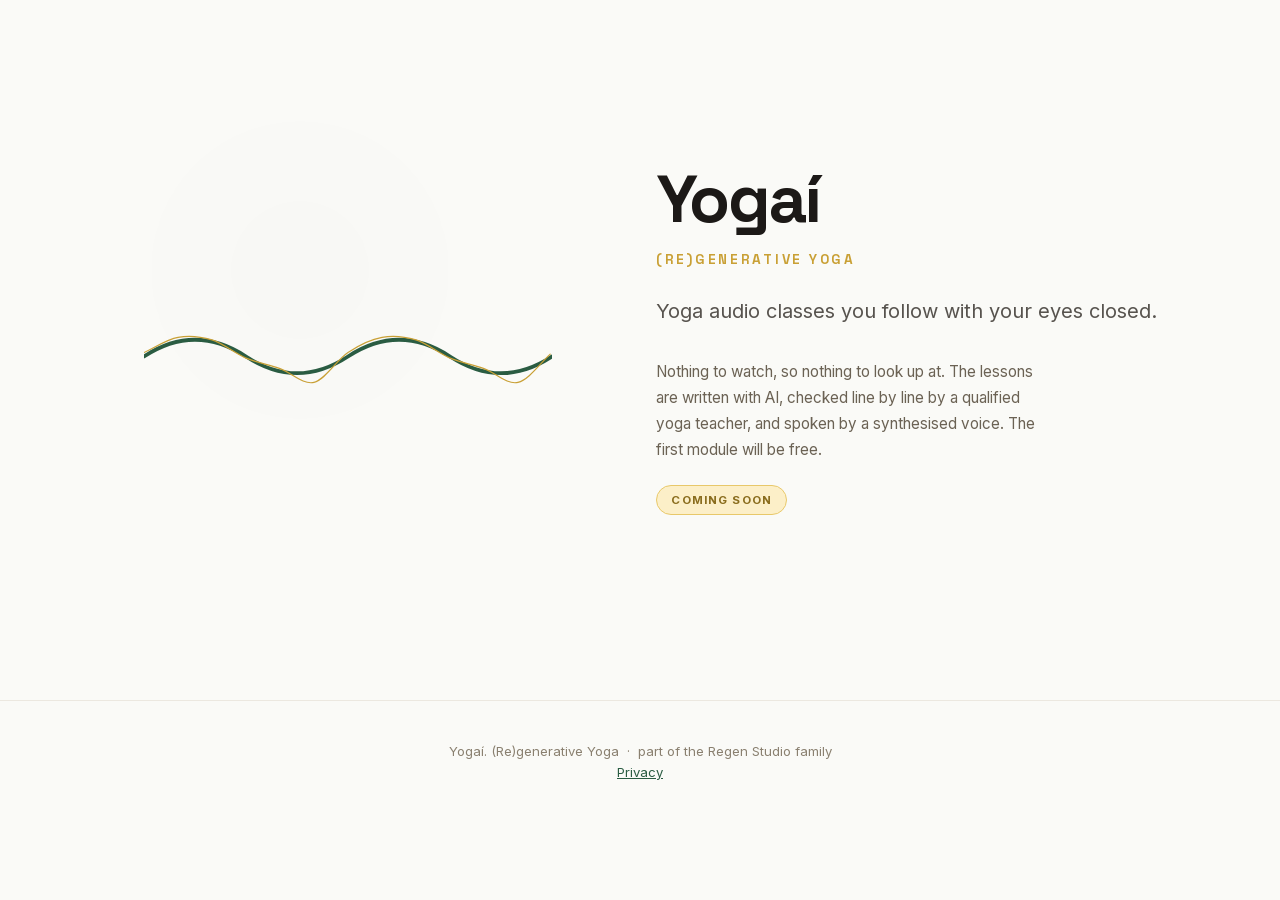
==== commit 15a139c0: "Simple coming-soon page; centre the wave; restore hero spacing The page is now the animation and a s" ====
--- a/index.html
+++ b/index.html
@@ -5,6 +5,210 @@
 <meta name="viewport" content="width=device-width, initial-scale=1">
 <title>Yogaí: Coming Soon</title>
 <link rel="stylesheet" href="assets/fonts/fonts.css">
+<style>/**
+ * Yogaí Design Tokens
+ * ====================
+ * Calming, grounded palette. Earthy warmth + serene cool tones.
+ */
+
+:root {
+  --white: #ffffff;
+  --black: #0a0a0a;
+
+  --gray-50: #fafaf9;
+  --gray-100: #f5f5f4;
+  --gray-200: #e7e5e4;
+  --gray-300: #d6d3d1;
+  --gray-400: #a8a29e;
+  --gray-500: #78716c;
+  --gray-600: #57534e;
+  --gray-700: #44403c;
+  --gray-800: #292524;
+  --gray-900: #1c1917;
+  --gray-950: #0c0a09;
+
+  /* Sage green — primary, grounding */
+  --brand-50: #f1f8f4;
+  --brand-100: #ddf0e4;
+  --brand-200: #bde1cb;
+  --brand-300: #90cbaa;
+  --brand-400: #60b083;
+  --brand-500: #3d9468;
+  --brand-600: #2d7853;
+  --brand-700: #265f44;
+  --brand-800: #224c38;
+  --brand-900: #1d3f2f;
+
+  /* Warm terracotta — accent */
+  --accent-50: #fdf4f0;
+  --accent-100: #fbe6dc;
+  --accent-200: #f7ccb8;
+  --accent-300: #f0a888;
+  --accent-400: #e88360;
+  --accent-500: #dc6840;
+  --accent-600: #c5502d;
+  --accent-700: #a43f26;
+  --accent-800: #863525;
+  --accent-900: #6e2f24;
+
+  /* Yoga style colors */
+  --style-hatha: #3d9468;
+  --style-vinyasa: #3b82f6;
+  --style-yin: #8b5cf6;
+  --style-restorative: #ec4899;
+  --style-power: #ef4444;
+  --style-kundalini: #f59e0b;
+  --style-iyengar: #06b6d4;
+  --style-ashtanga: #f97316;
+
+  --error-50: #fef2f2;
+  --error-500: #ef4444;
+  --error-700: #b91c1c;
+  --success-50: #f0fdf4;
+  --success-500: #22c55e;
+  --success-700: #15803d;
+
+  /* Typography */
+  --font-sans: Inter, system-ui, -apple-system, sans-serif;
+  --font-display: Inter, system-ui, sans-serif;
+  --font-mono: ui-monospace, monospace;
+
+  --text-xs: clamp(0.75rem, 0.7rem + 0.15vw, 0.8125rem);
+  --text-sm: clamp(0.8125rem, 0.77rem + 0.2vw, 0.875rem);
+  --text-base: clamp(0.9375rem, 0.875rem + 0.25vw, 1.0625rem);
+  --text-lg: clamp(1.0625rem, 0.975rem + 0.35vw, 1.25rem);
+  --text-xl: clamp(1.25rem, 1.1rem + 0.5vw, 1.5rem);
+  --text-2xl: clamp(1.5rem, 1.25rem + 0.75vw, 2rem);
+  --text-3xl: clamp(1.875rem, 1.5rem + 1.2vw, 2.5rem);
+  --text-4xl: clamp(2.25rem, 1.75rem + 1.5vw, 3.25rem);
+  --text-5xl: clamp(2.75rem, 2rem + 2vw, 4rem);
+
+  --leading-tight: 1.2;
+  --leading-normal: 1.6;
+  --leading-relaxed: 1.75;
+  --tracking-tight: -0.02em;
+  --tracking-normal: 0;
+  --tracking-wide: 0.05em;
+
+  /* Spacing */
+  --space-1: 0.25rem;
+  --space-2: 0.5rem;
+  --space-3: 0.75rem;
+  --space-4: 1rem;
+  --space-5: 1.25rem;
+  --space-6: 1.5rem;
+  --space-8: 2rem;
+  --space-10: 2.5rem;
+  --space-12: 3rem;
+  --space-16: 4rem;
+  --space-20: 5rem;
+  --space-24: 6rem;
+
+  --section-pad: clamp(64px, 8vw, 120px);
+  --container-max: 960px;
+  --container-narrow: 680px;
+
+  /* Borders & Radius */
+  --radius-sm: 0.25rem;
+  --radius-md: 0.5rem;
+  --radius-lg: 0.75rem;
+  --radius-xl: 1rem;
+  --radius-2xl: 1.5rem;
+  --radius-full: 9999px;
+
+  /* Shadows */
+  --shadow-sm: 0 1px 2px rgba(0, 0, 0, 0.05);
+  --shadow-md: 0 4px 6px -1px rgba(0, 0, 0, 0.07), 0 2px 4px -2px rgba(0, 0, 0, 0.05);
+  --shadow-lg: 0 10px 15px -3px rgba(0, 0, 0, 0.08), 0 4px 6px -4px rgba(0, 0, 0, 0.04);
+  --shadow-xl: 0 20px 25px -5px rgba(0, 0, 0, 0.1), 0 8px 10px -6px rgba(0, 0, 0, 0.05);
+
+  /* Transitions */
+  --ease-default: cubic-bezier(0.4, 0, 0.2, 1);
+  --duration-fast: 150ms;
+  --duration-normal: 300ms;
+  --transition: var(--duration-normal) var(--ease-default);
+
+  /* Z-index */
+  --z-base: 0;
+  --z-sticky: 200;
+  --z-overlay: 300;
+  --z-modal: 400;
+  --z-toast: 500;
+}
+
+/* Semantic tokens (light) */
+:root {
+  --color-bg: var(--gray-50);
+  --color-bg-secondary: var(--white);
+  --color-bg-tertiary: var(--gray-100);
+  --color-bg-elevated: var(--white);
+
+  --color-text: var(--gray-900);
+  --color-text-secondary: var(--gray-600);
+  --color-text-muted: var(--gray-400);
+  --color-text-inverse: var(--white);
+
+  --color-brand: var(--brand-600);
+  --color-brand-hover: var(--brand-700);
+  --color-brand-light: var(--brand-50);
+  --color-brand-text: var(--brand-700);
+
+  --color-accent: var(--accent-500);
+  --color-accent-hover: var(--accent-600);
+  --color-accent-light: var(--accent-50);
+
+  --color-border: var(--gray-200);
+  --color-border-hover: var(--gray-300);
+  --color-border-focus: var(--brand-500);
+
+  --color-link: var(--brand-600);
+  --color-link-hover: var(--brand-800);
+  --color-focus-ring: var(--brand-500);
+
+  --color-error: var(--error-500);
+  --color-error-bg: var(--error-50);
+  --color-error-text: var(--error-700);
+  --color-success: var(--success-500);
+  --color-success-bg: var(--success-50);
+  --color-success-text: var(--success-700);
+
+  --shadow-card: var(--shadow-md);
+  --shadow-nav: var(--shadow-sm);
+}
+
+/* Dark mode */
+[data-theme="dark"] {
+  --color-bg: var(--gray-950);
+  --color-bg-secondary: var(--gray-900);
+  --color-bg-tertiary: var(--gray-800);
+  --color-bg-elevated: var(--gray-800);
+
+  --color-text: var(--gray-100);
+  --color-text-secondary: var(--gray-400);
+  --color-text-muted: var(--gray-500);
+
+  --color-brand: var(--brand-400);
+  --color-brand-hover: var(--brand-300);
+  --color-brand-light: var(--brand-900);
+  --color-brand-text: var(--brand-300);
+
+  --color-accent: var(--accent-400);
+  --color-accent-hover: var(--accent-300);
+  --color-accent-light: var(--accent-900);
+
+  --color-border: var(--gray-700);
+  --color-border-hover: var(--gray-600);
+  --color-border-focus: var(--brand-400);
+
+  --color-link: var(--brand-400);
+  --color-link-hover: var(--brand-200);
+
+  --shadow-sm: 0 1px 2px rgba(0, 0, 0, 0.3);
+  --shadow-md: 0 4px 6px -1px rgba(0, 0, 0, 0.4), 0 2px 4px -2px rgba(0, 0, 0, 0.3);
+  --shadow-lg: 0 10px 15px -3px rgba(0, 0, 0, 0.5), 0 4px 6px -4px rgba(0, 0, 0, 0.3);
+  --shadow-xl: 0 20px 25px -5px rgba(0, 0, 0, 0.6), 0 8px 10px -6px rgba(0, 0, 0, 0.4);
+}
+</style>
 <style>
     :root {
       --forest-50: #e8f0eb; --forest-100: #c4dece; --forest-200: #8dbb9e;
@@ -448,6 +652,9 @@
   top: 50%;
   transform: translate(-50%, -50%);
   width: 408px;
+  /* Scale the viewBox with the width. With the height="100" attribute in
+     charge the drawing stayed 272px wide inside a 408px box. */
+  height: auto;
   pointer-events: none;
   z-index: 1;
 }
@@ -771,15 +978,6 @@
 </head>
 <body>
 
-<nav class="comp-nav">
-  <div class="comp-nav__inner">
-    <a href="#" class="logo">
-      <svg width="28" height="28" viewBox="0 0 44 44" fill="none"><circle cx="22" cy="22" r="18" stroke="#2a5c42" stroke-width="1.2" opacity=".2"/><circle cx="22" cy="22" r="12" stroke="#2a5c42" stroke-width="1.2" opacity=".35"/><path d="M6,22 Q14,16 22,22 T38,22" stroke="#2a5c42" stroke-width="1.8" fill="none" stroke-linecap="round"/><path d="M6,27 Q14,21 22,27 T38,27" stroke="#2a5c42" stroke-width="1" fill="none" stroke-linecap="round" opacity=".35"/></svg>
-      Yogaí
-    </a>
-    <ul class="nav-links"><li><a href="#c-course">Course</a></li><li><a href="#c-made">How it is made</a></li><li><a href="exercise-registry.html">Pose guide</a></li></ul>
-  </div>
-</nav>
 
 <section class="hero hero--animated" aria-labelledby="hero-heading">
       <div class="hero__blob hero__blob--1" aria-hidden="true"></div>
@@ -807,65 +1005,8 @@
       <div class="hero__text">
         <h1 id="hero-heading" class="hero__title">Yogaí</h1>
         <p class="hero__subtitle">(RE)GENERATIVE YOGA</p>
-        <p class="hero__tagline">Yoga audio classes you follow with your eyes closed.</p><p class="hero__lede">Nothing to watch, so nothing to look up at, and an illustrated pose guide with every lesson for when you want to check. The voice is made rather than recorded, and that is what lets you choose how it sounds and how fast it moves before you press play. Pay once and keep the files. Module 1 is free.</p></div>
+        <p class="hero__tagline">Yoga audio classes you follow with your eyes closed.</p><p class="hero__lede">Nothing to watch, so nothing to look up at. The lessons are written with AI, checked line by line by a qualified yoga teacher, and spoken by a synthesised voice. The first module will be free.</p><p class="hero__cta"><span class="cs-badge">Coming soon</span></p></div>
     </section>
-
-<section class="sec sec--alt" id="c-course">
-  <div class="sh2"><h2>The course</h2>
-    <p>We start with two modules. The first is free. Walking meditation and
-    surf yoga come after them and are being made now.</p></div>
-  <div class="mod-grid"><div class="mod-card"><h3>Module 1: First Steps</h3><p>Hatha and Vinyasa. Your first four lessons.</p><span class="tag tag--free">Free at launch</span></div>
-<div class="mod-card"><h3>A Vinyasa module</h3><p>Four lessons of flowing practice, the first module you pay for.</p><span class="tag tag--soon">Coming soon</span></div></div>
-</section>
-
-<section class="sec" id="c-made">
-  <div class="ai-note">
-    <h3>How Yogaí is made</h3>
-    <p>The lessons are written with AI and checked by a person. A qualified yoga
-    teacher reviews <strong>every lesson line by line</strong> before it ships:
-    pose order, breath cues, alignment, how long you hold and where the silences
-    fall. Nothing goes out that a teacher has not signed off.</p>
-    <p><strong>The voice is synthesised.</strong> No human teacher recorded these
-    sessions. We build the voice ourselves instead of licensing one, and that is
-    what lets you choose. In a studio class you get whatever the teacher put on
-    that morning. Here the same lesson exists as more than one finished
-    recording, and you pick which one you get before you press play.</p>
-    <p class="ai-note__cant">A recording cannot see you. It will not correct your
-    alignment, notice that today is not the day for a deep twist, or adapt to an
-    injury. Where a pose carries risk we say so out loud, for everyone. The rest
-    is on you, and on a real teacher if you have one.</p>
-  </div>
-</section>
-
-
-<section class="sec sec--alt">
-  <div class="sh2"><h2>Opening up how we build it</h2>
-    <p>Being written. Not ready to show.</p></div>
-  <div class="openbuild">
-    <p>Yogaí is put together from parts that could be useful to other people:
-    a way of writing a class down so it can be produced consistently, a review
-    loop between a teacher and the build, and the sound work underneath. None
-    of that is secret, and most of it is worth more shared than kept.</p>
-    <p>We are writing that down properly, so a teacher could take it and produce
-    her own classes rather than only listen to ours. It is taking longer than
-    the writing itself, because two drafts came out sounding like a company
-    talking about itself and we threw them away. <strong>There is nothing to
-    link to yet.</strong> When there is, it will be here.</p>
-    <p class="openbuild__note">If that is something you would want, tell us. It
-    moves up the list.</p>
-  </div>
-</section>
-
-
-<section class="sec sec--alt">
-  <div class="sh2"><h2>What you get</h2></div>
-  <div class="ben-grid"><div class="ben"><h4>Yours to keep</h4><p>Download the files and practise offline, on any device, for as long as you like.</p></div>
-<div class="ben"><h4>You choose how it sounds</h4><p>Silence or a meditation tone under the voice. Pick before you press play, on every lesson.</p></div>
-<div class="ben"><h4>Checked by a qualified teacher</h4><p>Every lesson reviewed line by line before it ships.</p></div>
-<div class="ben"><h4>One payment</h4><p>No subscription, no account, no card kept on file.</p></div></div>
-</section>
-
-
 <!-- Hero wave animation -->
   <script>
   (function() {
@@ -886,7 +1027,10 @@
       // reintroduce a jump at the far end of the sweep.
       var segW = 68, offset = -phase;
       var d = 'M' + offset.toFixed(1) + ',' + cy.toFixed(1);
-      for (var i = 0; i < 6; i++) {
+      // Exactly the viewBox width, two periods. It used to draw six segments
+      // (408 units) into a 272-wide viewBox, which ran off the right edge and
+      // put the visible wave's centre right of the rings' centre.
+      for (var i = 0; i * segW < W; i++) {
         var isUp = i % 2 === 0;
         var cpX = offset + i * segW + segW / 2;
         var cpY = isUp ? cy - amp : cy + amp;
@@ -1076,8 +1220,7 @@
 
 <footer class="ftr">
   Yogaí. (Re)generative Yoga &nbsp;·&nbsp; part of the Regen Studio family<br>
-  <a href="privacy.html">Privacy</a> &nbsp;·&nbsp;
-  <a href="exercise-registry.html">Pose guide</a>
+  <a href="privacy.html">Privacy</a>
 </footer>
 </body>
 </html>
